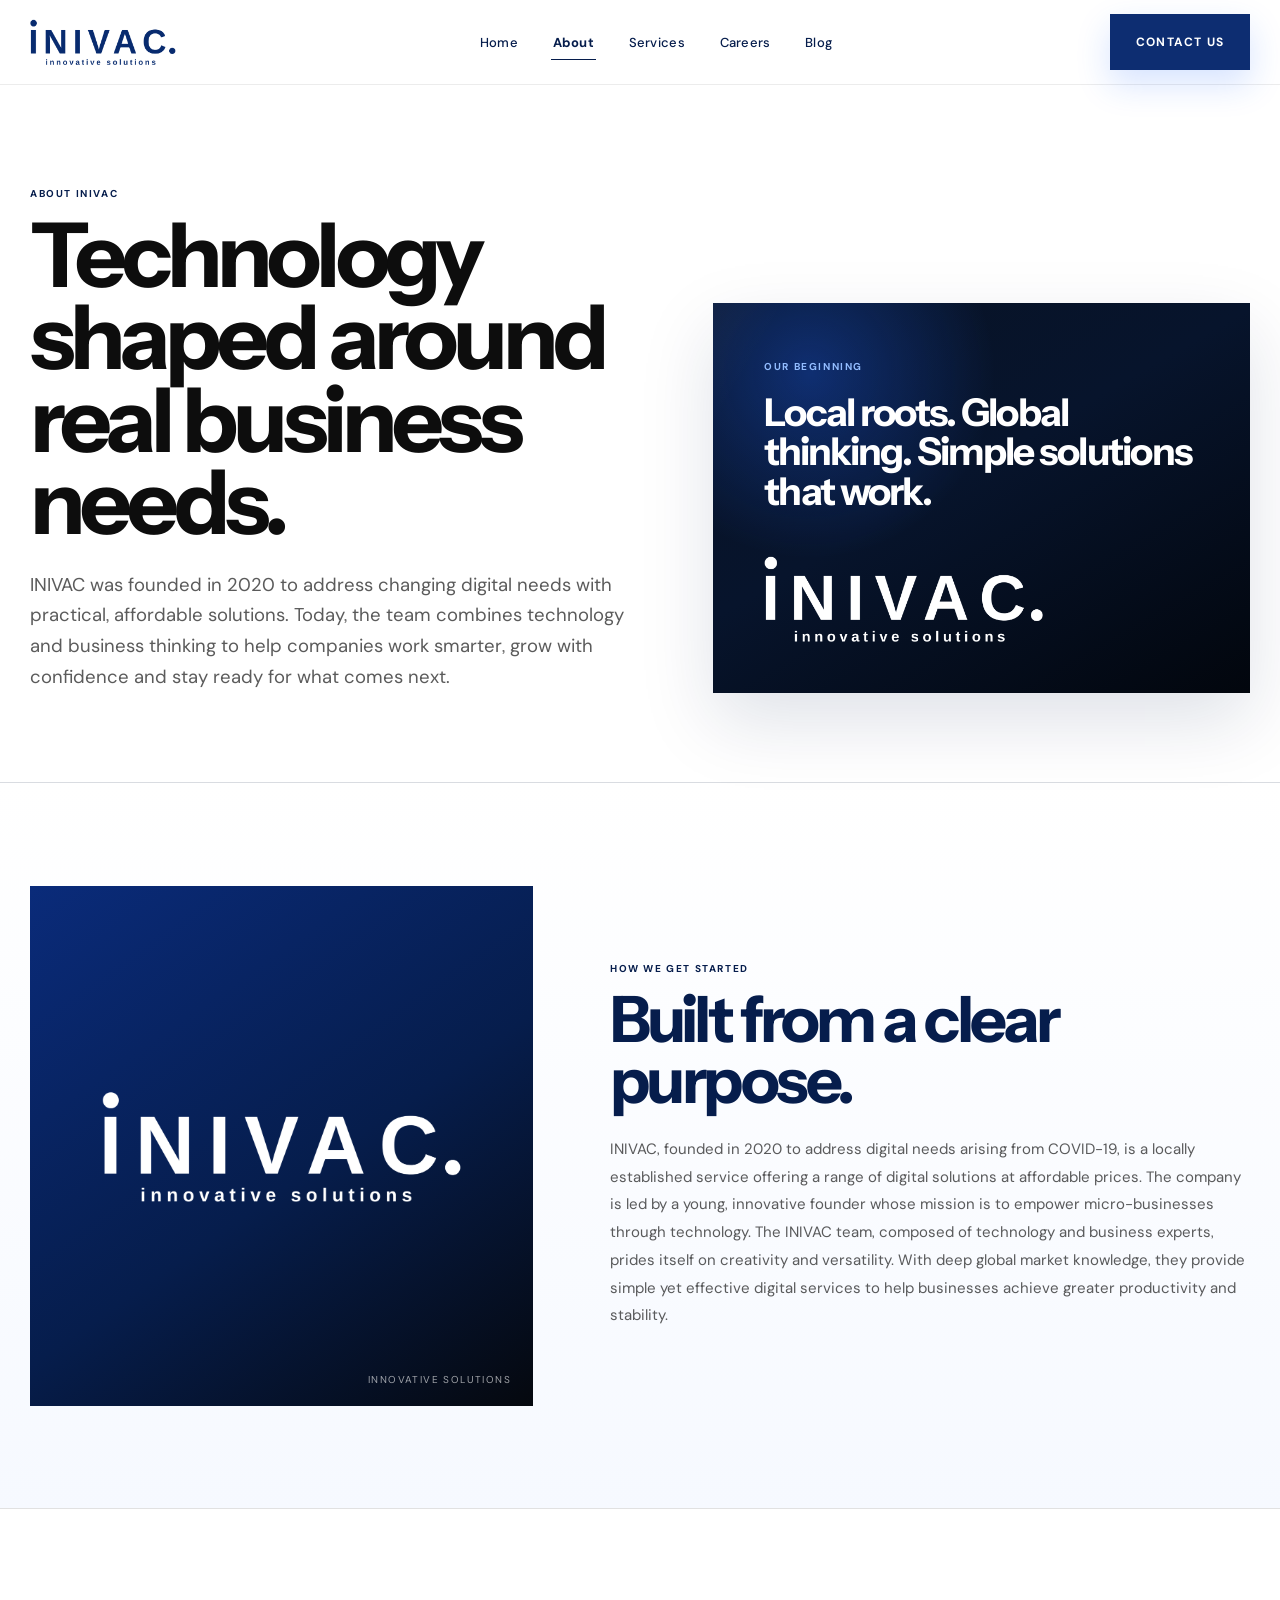
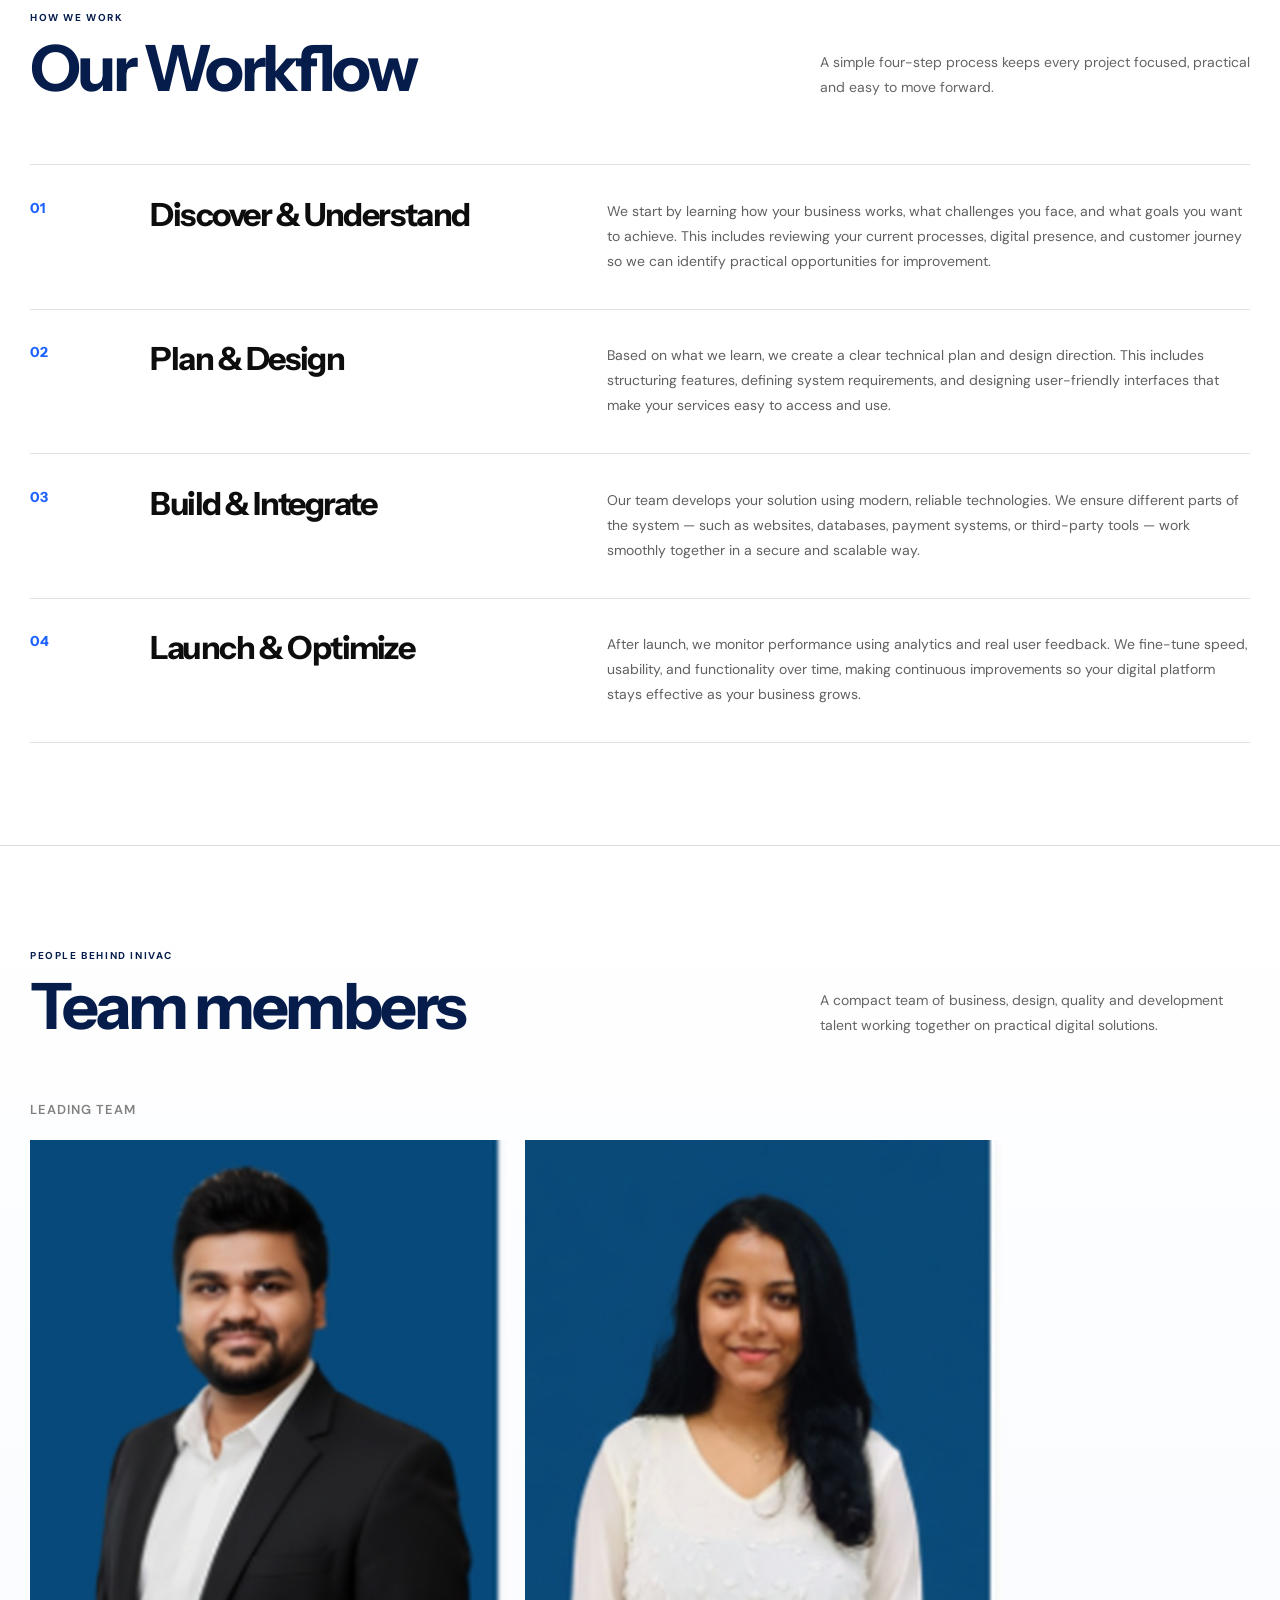
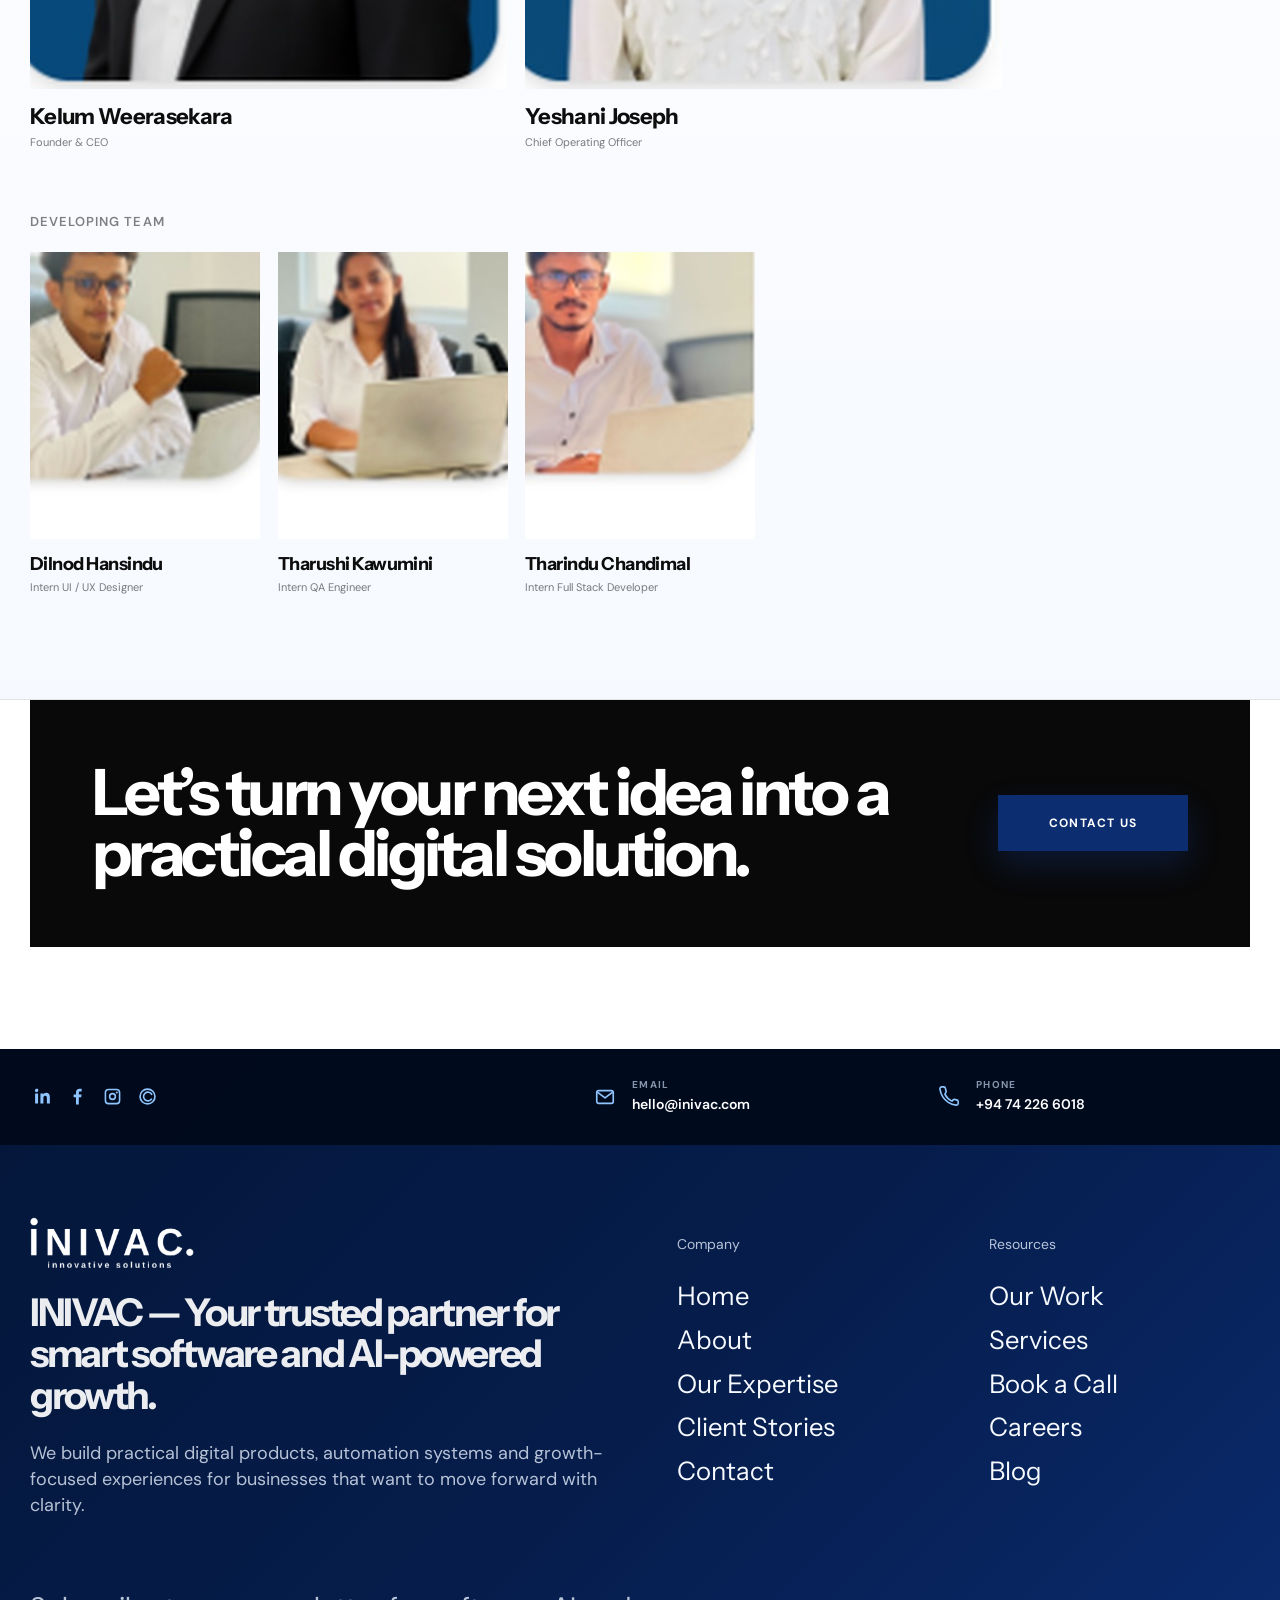
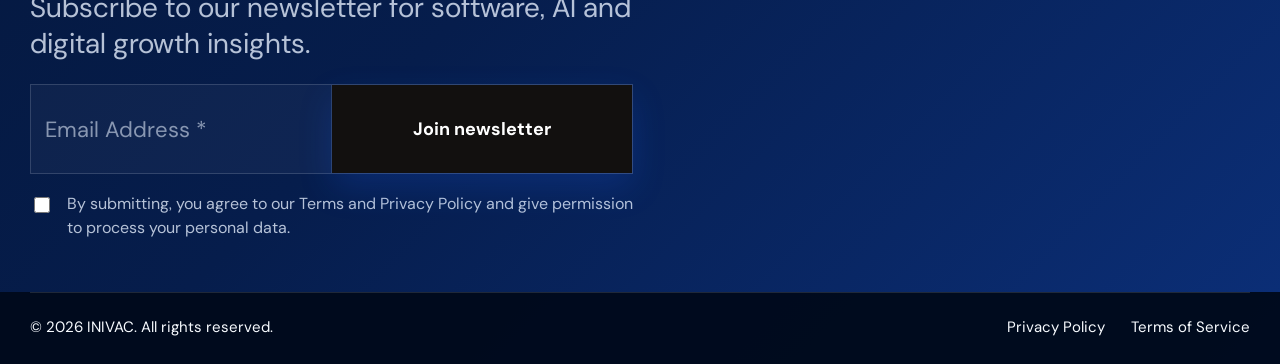
==== about.html @ 241e7e96 "Add files via upload" ====
<!doctype html><html lang="en"><head><meta charset="utf-8"><meta name="viewport" content="width=device-width, initial-scale=1"><meta name="theme-color" content="#061d4c"><meta name="description" content="Learn about INIVAC, its workflow and the team behind its software, AI and digital solutions."><title>About INIVAC — Innovative Digital Solutions</title><link rel="preconnect" href="https://fonts.googleapis.com"><link rel="preconnect" href="https://fonts.gstatic.com" crossorigin><link href="https://fonts.googleapis.com/css2?family=DM+Sans:wght@400;500;600;700&family=Instrument+Sans:wght@400;500;600;700&display=swap" rel="stylesheet"><link rel="stylesheet" href="assets/css/styles.css"><link rel="stylesheet" href="assets/css/inner-pages.css"></head><body class="inner-page"><div class="preloader" id="preloader" aria-hidden="true"><img src="assets/img/inivac-logo.png" alt=""><span>Innovative solutions</span></div>
<header class="site-header" id="siteHeader">
  <div class="container header-inner">
    <a class="brand" href="index.html" aria-label="INIVAC home"><img src="assets/img/inivac-logo-blue.png" alt="INIVAC innovative solutions"></a>
    <nav class="desktop-nav" aria-label="Primary navigation"><a href="index.html" class="">Home</a>
<a href="about.html" class="is-active">About</a>
<a href="services.html" class="">Services</a>
<a href="careers.html" class="">Careers</a>
<a href="#" class="">Blog</a></nav>
    <a class="header-cta " href="contact.html">Contact Us</a>
    <button class="menu-toggle" id="menuToggle" type="button" aria-label="Open menu" aria-expanded="false"><span></span><span></span></button>
  </div>
  <div class="mobile-menu" id="mobileMenu" aria-hidden="true"><a href="index.html">Home</a>
<a href="about.html">About</a>
<a href="services.html">Services</a>
<a href="careers.html">Careers</a>
<a href="#">Blog</a><a class="mobile-menu__cta" href="contact.html">Contact Us</a></div>
</header><main>
<section class="page-hero"><div class="container page-hero__grid">
  <div class="page-hero__copy reveal"><div class="section-label">About INIVAC</div><h1>Technology shaped around real business needs.</h1><p>INIVAC was founded in 2020 to address changing digital needs with practical, affordable solutions. Today, the team combines technology and business thinking to help companies work smarter, grow with confidence and stay ready for what comes next.</p></div>
  <div class="page-hero__panel reveal"><div class="page-hero__panel-inner"><div><span class="page-hero__eyebrow">Our beginning</span><h2>Local roots. Global thinking. Simple solutions that work.</h2></div><img class="page-logo" src="assets/img/inivac-logo-blue.png" alt="INIVAC"></div></div>
</div></section>
<section class="inner-section inner-section--soft"><div class="container about-origin">
  <div class="about-origin__visual reveal"><img src="assets/img/inivac-logo-blue.png" alt="INIVAC logo"><span>Innovative solutions</span></div>
  <div class="about-origin__copy reveal"><div class="section-label">How we get started</div><h2>Built from a clear purpose.</h2><p>INIVAC, founded in 2020 to address digital needs arising from COVID-19, is a locally established service offering a range of digital solutions at affordable prices. The company is led by a young, innovative founder whose mission is to empower micro-businesses through technology. The INIVAC team, composed of technology and business experts, prides itself on creativity and versatility. With deep global market knowledge, they provide simple yet effective digital services to help businesses achieve greater productivity and stability.</p></div>
</div></section>
<section class="inner-section"><div class="container"><div class="inner-section-heading reveal"><div><div class="section-label">How we work</div><h2>Our Workflow</h2></div><p>A simple four-step process keeps every project focused, practical and easy to move forward.</p></div>
  <div class="workflow-list">
    <article class="workflow-item reveal"><div class="workflow-item__no">01</div><h3>Discover &amp; Understand</h3><p>We start by learning how your business works, what challenges you face, and what goals you want to achieve. This includes reviewing your current processes, digital presence, and customer journey so we can identify practical opportunities for improvement.</p></article>
    <article class="workflow-item reveal"><div class="workflow-item__no">02</div><h3>Plan &amp; Design</h3><p>Based on what we learn, we create a clear technical plan and design direction. This includes structuring features, defining system requirements, and designing user-friendly interfaces that make your services easy to access and use.</p></article>
    <article class="workflow-item reveal"><div class="workflow-item__no">03</div><h3>Build &amp; Integrate</h3><p>Our team develops your solution using modern, reliable technologies. We ensure different parts of the system — such as websites, databases, payment systems, or third-party tools — work smoothly together in a secure and scalable way.</p></article>
    <article class="workflow-item reveal"><div class="workflow-item__no">04</div><h3>Launch &amp; Optimize</h3><p>After launch, we monitor performance using analytics and real user feedback. We fine-tune speed, usability, and functionality over time, making continuous improvements so your digital platform stays effective as your business grows.</p></article>
  </div>
</div></section>
<section class="inner-section inner-section--soft"><div class="container"><div class="inner-section-heading reveal"><div><div class="section-label">People behind INIVAC</div><h2>Team members</h2></div><p>A compact team of business, design, quality and development talent working together on practical digital solutions.</p></div>
  <div class="team-groups"><div><p class="team-group__title">Leading Team</p><div class="team-grid">
    <article class="team-card team-card--lead reveal"><div class="team-card__image"><img src="assets/img/team/kelum-weerasekara.jpg" alt="Kelum Weerasekara"></div><h3>Kelum Weerasekara</h3><p>Founder &amp; CEO</p></article>
    <article class="team-card team-card--lead reveal"><div class="team-card__image"><img src="assets/img/team/yeshani-joseph.jpg" alt="Yeshani Joseph"></div><h3>Yeshani Joseph</h3><p>Chief Operating Officer</p></article>
  </div></div><div><p class="team-group__title">Developing Team</p><div class="team-grid">
    <article class="team-card reveal"><div class="team-card__image"><img src="assets/img/team/dilnod-hansindu.jpg" alt="Dilnod Hansindu"></div><h3>Dilnod Hansindu</h3><p>Intern UI / UX Designer</p></article>
    <article class="team-card reveal"><div class="team-card__image"><img src="assets/img/team/tharushi-kawumini.jpg" alt="Tharushi Kawumini"></div><h3>Tharushi Kawumini</h3><p>Intern QA Engineer</p></article>
    <article class="team-card reveal"><div class="team-card__image"><img src="assets/img/team/tharindu-chandimal.jpg" alt="Tharindu Chandimal"></div><h3>Tharindu Chandimal</h3><p>Intern Full Stack Developer</p></article>
  </div></div></div>
</div></section>
<section class="page-cta"><div class="container"><div class="page-cta__inner reveal"><h2>Let’s turn your next idea into a practical digital solution.</h2><a class="header-cta" href="contact.html">Contact Us</a></div></div></section></main><footer class="site-footer">
  <div class="footer-utility-bar"><div class="container footer-utility-inner"><div class="footer-socials">
  <a class="footer-icon-link" href="#" aria-label="LinkedIn"><span class="footer-icon" aria-hidden="true"><svg viewBox="0 0 24 24" fill="currentColor"><path d="M6.94 8.5H3.56V20h3.38V8.5ZM5.25 3A2 2 0 1 0 5.3 7 2 2 0 0 0 5.25 3ZM20.44 12.68c0-3.33-1.78-4.88-4.16-4.88-1.92 0-2.78 1.05-3.26 1.79V8.5H9.64c.04.72 0 11.5 0 11.5h3.38v-6.42c0-.34.02-.68.12-.92.27-.68.9-1.38 1.96-1.38 1.38 0 1.93 1.04 1.93 2.57V20H20.4v-7.32h.04Z"/></svg></span><span>LinkedIn</span></a>
  <a class="footer-icon-link" href="#" aria-label="Facebook"><span class="footer-icon" aria-hidden="true"><svg viewBox="0 0 24 24" fill="currentColor"><path d="M13.5 21v-8.1h2.73l.41-3.16H13.5V7.72c0-.92.25-1.54 1.57-1.54h1.68V3.35c-.29-.04-1.28-.12-2.43-.12-2.4 0-4.05 1.47-4.05 4.16v2.34H7.56v3.16h2.71V21h3.23Z"/></svg></span><span>Facebook</span></a>
  <a class="footer-icon-link" href="#" aria-label="Instagram"><span class="footer-icon" aria-hidden="true"><svg viewBox="0 0 24 24" fill="currentColor"><path d="M7.5 3h9A4.5 4.5 0 0 1 21 7.5v9a4.5 4.5 0 0 1-4.5 4.5h-9A4.5 4.5 0 0 1 3 16.5v-9A4.5 4.5 0 0 1 7.5 3Zm0 1.8A2.7 2.7 0 0 0 4.8 7.5v9a2.7 2.7 0 0 0 2.7 2.7h9a2.7 2.7 0 0 0 2.7-2.7v-9a2.7 2.7 0 0 0-2.7-2.7h-9Zm9.45 1.35a1.2 1.2 0 1 1 0 2.4 1.2 1.2 0 0 1 0-2.4ZM12 7.8A4.2 4.2 0 1 1 7.8 12 4.2 4.2 0 0 1 12 7.8Zm0 1.8A2.4 2.4 0 1 0 14.4 12 2.4 2.4 0 0 0 12 9.6Z"/></svg></span><span>Instagram</span></a>
  <a class="footer-icon-link" href="#" aria-label="Clutch"><span class="footer-icon" aria-hidden="true"><svg viewBox="0 0 24 24" fill="none" stroke="currentColor" stroke-width="1.9" stroke-linecap="round" stroke-linejoin="round"><circle cx="12" cy="12" r="8.5"></circle><path d="M16.8 9.6A5 5 0 1 0 16.5 15"></path></svg></span><span>Clutch</span></a>
</div>
    <div class="footer-contact-panel" aria-label="INIVAC contact details">
      <a class="footer-contact-card" href="mailto:hello@inivac.com"><span class="footer-contact-card__icon" aria-hidden="true"><svg viewBox="0 0 24 24" fill="none" stroke="currentColor" stroke-width="1.8" stroke-linecap="round" stroke-linejoin="round"><rect x="3" y="5" width="18" height="14" rx="2"></rect><path d="m4 7 8 6 8-6"></path></svg></span><span class="footer-contact-card__content"><small>Email</small><strong>hello@inivac.com</strong></span></a>
      <a class="footer-contact-card" href="tel:+94742266018"><span class="footer-contact-card__icon" aria-hidden="true"><svg viewBox="0 0 24 24" fill="none" stroke="currentColor" stroke-width="1.8" stroke-linecap="round" stroke-linejoin="round"><path d="M22 16.92v2a2 2 0 0 1-2.18 2 19.8 19.8 0 0 1-8.63-3.07 19.5 19.5 0 0 1-6-6A19.8 19.8 0 0 1 2.12 3.2 2 2 0 0 1 4.11 1h2a2 2 0 0 1 2 1.72c.12.9.35 1.78.68 2.62a2 2 0 0 1-.45 2.11L7.5 8.8a16 16 0 0 0 7.7 7.7l1.35-1.35a2 2 0 0 1 2.11-.45c.84.33 1.72.56 2.62.68A2 2 0 0 1 22 16.92Z"></path></svg></span><span class="footer-contact-card__content"><small>Phone</small><strong>+94 74 226 6018</strong></span></a>
    </div>
  </div></div>
  <div class="site-footer__main"><div class="container footer-top footer-top--large">
    <div class="footer-statement"><img src="assets/img/inivac-logo-blue.png" alt="INIVAC"><h2>INIVAC — Your trusted partner for smart software and AI-powered growth.</h2><p>We build practical digital products, automation systems and growth-focused experiences for businesses that want to move forward with clarity.</p>
      <div class="footer-newsletter"><p>Subscribe to our newsletter for software, AI and digital growth insights.</p><form class="newsletter-form footer-newsletter-form"><input type="email" placeholder="Email Address *"><button type="button">Join newsletter</button></form><label class="footer-consent"><input type="checkbox"><span>By submitting, you agree to our Terms and Privacy Policy and give permission to process your personal data.</span></label></div>
    </div>
    <div class="footer-links footer-links--large"><div><span>Company</span><a href="index.html">Home</a><a href="about.html">About</a><a href="services.html">Our Expertise</a><a href="index.html#testimonials">Client Stories</a><a href="contact.html">Contact</a></div><div><span>Resources</span><a href="index.html#cases">Our Work</a><a href="services.html">Services</a><a href="contact.html">Book a Call</a><a href="careers.html">Careers</a><a href="#">Blog</a></div></div>
  </div></div>
  <div class="footer-bottom-bar"><div class="container footer-bottom footer-bottom--large"><span>© 2026 INIVAC. All rights reserved.</span><div><a href="#">Privacy Policy</a><a href="#">Terms of Service</a></div></div></div>
</footer><script src="assets/js/app.js"></script></body></html>
---- assets/css/styles.css ----
:root {
  --bg: #f5f1e8;
  --surface: #fbf8f1;
  --surface-2: #efeadf;
  --surface-dark: #12100f;
  --ink: #171514;
  --muted: #6d685f;
  --line: #d7d1c8;
  --blue: #061d4c;
  --blue-2: #0d2d71;
  --blue-3: #2d74ff;
  --blue-soft: #e8f1ff;
  --shadow: 0 20px 60px rgba(6, 29, 76, 0.08);
  --container: 1370px;
  --gutter: clamp(16px, 2.8vw, 30px);
  --section-space: clamp(78px, 8vw, 124px);
  --radius: 18px;
}

* { box-sizing: border-box; }
html { scroll-behavior: smooth; }
body {
  margin: 0;
  background: var(--bg);
  color: var(--ink);
  font-family: "DM Sans", sans-serif;
  -webkit-font-smoothing: antialiased;
  text-rendering: optimizeLegibility;
}
body.is-loading { overflow: hidden; }
a { color: inherit; text-decoration: none; }
img { display: block; max-width: 100%; }
button, input, textarea { font: inherit; }

.container {
  width: min(var(--container), calc(100% - (var(--gutter) * 2)));
  margin-inline: auto;
}

::selection {
  background: var(--blue-3);
  color: white;
}

.preloader {
  position: fixed;
  inset: 0;
  z-index: 1000;
  display: grid;
  place-content: center;
  justify-items: center;
  gap: 14px;
  background: var(--blue);
  color: white;
  transition: opacity .55s ease, visibility .55s ease;
}
.preloader.is-hidden { opacity: 0; visibility: hidden; }
.preloader img { width: min(250px, 62vw); }
.preloader span {
  font-size: 11px;
  letter-spacing: .18em;
  text-transform: uppercase;
  opacity: .7;
}

.site-header {
  position: sticky;
  top: 0;
  z-index: 90;
  background: rgba(245, 241, 232, .94);
  backdrop-filter: blur(14px);
  border-bottom: 1px solid rgba(23, 21, 20, 0.05);
  transition: background .28s ease, box-shadow .28s ease;
}
.site-header.is-scrolled {
  background: rgba(245, 241, 232, .98);
  box-shadow: 0 10px 30px rgba(0, 0, 0, 0.04);
}
.header-inner {
  display: grid;
  grid-template-columns: 150px 1fr auto;
  align-items: center;
  min-height: 72px;
  gap: 20px;
}
.brand { display: inline-flex; align-items: center; }
.brand img { width: 128px; }
.desktop-nav {
  display: flex;
  justify-content: center;
  gap: clamp(14px, 2vw, 30px);
}
.desktop-nav a {
  position: relative;
  padding: 8px 2px;
  color: #39342e;
  font-size: 12px;
  font-weight: 500;
  letter-spacing: .02em;
}
.desktop-nav a::after {
  content: "";
  position: absolute;
  left: 0;
  bottom: 1px;
  width: 100%;
  height: 1px;
  background: var(--blue);
  transform: scaleX(0);
  transform-origin: left;
  transition: transform .25s ease;
}
.desktop-nav a:hover::after { transform: scaleX(1); }

.header-cta,
.hero-link,
.section-band,
.newsletter-form button,
.contact-form button,
.mobile-menu__cta {
  display: inline-flex;
  align-items: center;
  justify-content: center;
  gap: 12px;
  border: 0;
  cursor: pointer;
  transition: transform .25s ease, box-shadow .25s ease, filter .25s ease;
}
.header-cta:hover,
.hero-link:hover,
.section-band:hover,
.newsletter-form button:hover,
.contact-form button:hover,
.mobile-menu__cta:hover {
  transform: translateY(-2px);
  filter: saturate(1.06);
}

.header-cta {
  min-height: 46px;
  padding: 0 18px;
  border-radius: 0;
  background: linear-gradient(135deg, var(--blue-3), #56a0ff);
  color: white;
  font-size: 11px;
  font-weight: 700;
  letter-spacing: .1em;
  text-transform: uppercase;
  box-shadow: 0 14px 34px rgba(45, 116, 255, 0.18);
}

.menu-toggle {
  display: none;
  width: 46px;
  height: 46px;
  margin-left: auto;
  border: 1px solid var(--line);
  background: transparent;
  align-items: center;
  justify-content: center;
  flex-direction: column;
  gap: 5px;
}
.menu-toggle span {
  width: 18px;
  height: 2px;
  background: var(--blue);
}
.mobile-menu {
  display: none;
  padding: 0 0 16px;
  background: var(--bg);
  border-top: 1px solid rgba(23, 21, 20, 0.06);
}
.mobile-menu a {
  display: block;
  width: min(var(--container), calc(100% - (var(--gutter) * 2)));
  margin-inline: auto;
  padding: 14px 0;
  border-bottom: 1px solid var(--line);
  font-size: 14px;
}
.mobile-menu__cta {
  margin-top: 14px !important;
  padding: 14px 18px !important;
  border-bottom: 0 !important;
  background: linear-gradient(135deg, var(--blue-3), #56a0ff);
  color: white;
  justify-content: space-between;
}
body.menu-open .mobile-menu { display: block; }

.hero {
  padding: 18px 0 0;
}
.hero-shell {
  display: grid;
  grid-template-columns: minmax(0, 1fr) minmax(0, 1fr);
  border: 1px solid var(--line);
  background: var(--surface);
}
.hero-media {
  position: relative;
  min-height: 560px;
  overflow: hidden;
}
.hero-media::after {
  content: "";
  position: absolute;
  inset: 0;
  background: linear-gradient(180deg, transparent 60%, rgba(18, 16, 15, .14));
  pointer-events: none;
}
.hero-media img {
  width: 100%;
  height: 100%;
  object-fit: cover;
}
.hero-media__label {
  position: absolute;
  z-index: 2;
  left: 18px;
  bottom: 18px;
  padding: 10px 12px;
  border: 1px solid rgba(255,255,255,.5);
  background: rgba(255,255,255,.78);
  color: var(--blue);
  font-size: 10px;
  font-weight: 700;
  letter-spacing: .08em;
  text-transform: uppercase;
  backdrop-filter: blur(8px);
}
.hero-copy {
  display: flex;
  flex-direction: column;
  justify-content: center;
  padding: clamp(36px, 5vw, 56px);
}
.hero-kicker,
.section-label {
  margin-bottom: 18px;
  color: var(--blue);
  font-size: 10px;
  font-weight: 700;
  letter-spacing: .16em;
  text-transform: uppercase;
}
.hero h1,
.section-heading h2,
.testimonial-heading h2,
.contact-heading h2,
.footer-statement h2,
.about-intro,
.quote-card blockquote,
.case-content h3,
.expertise-copy h3 {
  margin: 0;
  font-family: "Instrument Sans", sans-serif;
  letter-spacing: -.06em;
}
.hero h1 {
  font-size: clamp(42px, 5vw, 66px);
  line-height: .95;
  max-width: 540px;
}
.hero-copy > p {
  max-width: 520px;
  margin: 18px 0 0;
  color: var(--muted);
  font-size: 14px;
  line-height: 1.75;
}
.hero-review {
  display: grid;
  grid-template-columns: 140px 1fr;
  gap: 18px;
  align-items: center;
  max-width: 520px;
  margin-top: 22px;
}
.hero-review > div {
  display: grid;
  gap: 6px;
}
.hero-review strong {
  color: var(--blue);
  font-family: "Instrument Sans", sans-serif;
  font-size: 28px;
  line-height: 1;
  letter-spacing: -.05em;
}
.hero-review span,
.hero-review p {
  color: var(--muted);
  font-size: 12px;
  line-height: 1.6;
  margin: 0;
}
.hero-link {
  justify-content: space-between;
  width: min(100%, 520px);
  min-height: 60px;
  margin-top: 18px;
  padding: 0 16px 0 20px;
  background: var(--surface-dark);
  color: white;
  font-size: 13px;
  font-weight: 600;
}
.hero-link b,
.section-band b,
.contact-form button b {
  display: inline-grid;
  place-items: center;
  width: 34px;
  height: 34px;
  background: rgba(255,255,255,.12);
  font-size: 16px;
}

.trusted-strip {
  border-top: 1px solid var(--line);
  border-bottom: 1px solid var(--line);
  background: var(--surface);
}
.trusted-strip__inner {
  display: grid;
  grid-template-columns: 220px 1fr;
  align-items: center;
  min-height: 90px;
}
.trusted-strip p {
  margin: 0;
  color: var(--muted);
  font-size: 12px;
}
.trusted-logos {
  display: flex;
  flex-wrap: wrap;
  justify-content: space-between;
  gap: 18px;
}
.trusted-logos span {
  color: #2d2a25;
  font-size: 13px;
  font-weight: 700;
}

.section { padding: var(--section-space) 0; }
.about-top {
  display: grid;
  grid-template-columns: 210px 1fr;
  gap: 26px;
}
.about-intro {
  max-width: 900px;
  font-size: clamp(28px, 3vw, 48px);
  line-height: 1.05;
}
.about-intro strong { color: var(--blue); font-weight: 700; }
.about-copy > p:last-child {
  max-width: 690px;
  margin: 18px 0 0;
  color: var(--muted);
  font-size: 14px;
  line-height: 1.8;
}
.about-bottom {
  display: grid;
  grid-template-columns: .92fr 1.08fr;
  align-items: stretch;
  margin-top: 44px;
  border: 1px solid var(--line);
  background: var(--surface);
}
.metric-grid {
  display: grid;
  grid-template-columns: 1fr 1fr;
  background: var(--line);
  gap: 1px;
}
.metric-grid article {
  min-height: 195px;
  padding: 28px;
  background: var(--surface);
}
.metric-grid strong {
  display: block;
  color: var(--ink);
  font-family: "Instrument Sans", sans-serif;
  font-size: 42px;
  line-height: 1;
  letter-spacing: -.06em;
}
.metric-grid span {
  display: block;
  max-width: 180px;
  margin-top: 52px;
  color: var(--muted);
  font-size: 12px;
  line-height: 1.55;
}
.about-image { min-height: 392px; }
.about-image img {
  width: 100%;
  height: 100%;
  object-fit: cover;
}

.section-heading,
.testimonial-heading,
.contact-heading {
  display: grid;
  grid-template-columns: minmax(0, 1fr) 380px;
  gap: 28px;
  align-items: end;
  margin-bottom: 36px;
}
.section-heading h2,
.testimonial-heading h2,
.contact-heading h2,
.footer-statement h2 {
  font-size: clamp(34px, 4vw, 56px);
  line-height: .98;
}
.section-heading p,
.testimonial-heading p,
.contact-heading p,
.footer-statement p {
  margin: 0;
  color: var(--muted);
  font-size: 14px;
  line-height: 1.75;
}

.case-list { border-top: 1px solid var(--line); }
.case-row {
  display: grid;
  grid-template-columns: 44% 56%;
  border-bottom: 1px solid var(--line);
}
.case-image {
  position: relative;
  min-height: 258px;
  overflow: hidden;
  border-right: 1px solid var(--line);
}
.case-image img {
  width: 100%;
  height: 100%;
  object-fit: cover;
  transition: transform .45s ease;
}
.case-row:hover .case-image img { transform: scale(1.04); }
.case-image > span {
  position: absolute;
  top: 16px;
  left: 16px;
  display: grid;
  place-items: center;
  width: 34px;
  height: 34px;
  background: rgba(255,255,255,.86);
  color: var(--blue);
  font-size: 11px;
  font-weight: 700;
}
.case-content {
  display: flex;
  flex-direction: column;
  justify-content: center;
  padding: 28px 30px;
}
.case-content h3,
.expertise-copy h3 {
  font-size: clamp(26px, 2.4vw, 40px);
  line-height: 1;
}
.case-content p,
.expertise-copy p {
  margin: 16px 0 0;
  color: var(--muted);
  font-size: 14px;
  line-height: 1.75;
}
.case-stats {
  display: grid;
  grid-template-columns: 1fr 1fr;
  gap: 16px;
  margin-top: 22px;
  padding-top: 18px;
  border-top: 1px solid var(--line);
}
.case-stats span {
  color: var(--muted);
  font-size: 12px;
}
.case-stats b {
  display: block;
  margin-bottom: 5px;
  color: var(--ink);
  font-size: 17px;
}
.section-band {
  justify-content: space-between;
  width: 100%;
  min-height: 68px;
  margin-top: 24px;
  padding: 0 14px 0 20px;
  background: var(--surface-dark);
  color: white;
  font-size: 13px;
  font-weight: 600;
}
.section-band--blue {
  background: linear-gradient(135deg, var(--blue-2), var(--blue-3));
}

.expertise {
  background: var(--surface-2);
  border-top: 1px solid var(--line);
  border-bottom: 1px solid var(--line);
}
.expertise-list { border-top: 1px solid var(--line); }
.expertise-row {
  display: grid;
  grid-template-columns: 64px 1fr 320px;
  gap: 26px;
  align-items: center;
  padding: 24px 0;
  border-bottom: 1px solid var(--line);
}
.expertise-number {
  color: var(--blue);
  font-size: 11px;
  font-weight: 700;
  letter-spacing: .08em;
}
.tags {
  display: flex;
  flex-wrap: wrap;
  gap: 8px;
  margin-top: 18px;
}
.tags span {
  padding: 7px 10px;
  border: 1px solid rgba(23,21,20,.12);
  background: rgba(255,255,255,.55);
  color: #37322d;
  font-size: 10px;
  font-weight: 700;
  letter-spacing: .05em;
  text-transform: uppercase;
}
.expertise-image {
  height: 188px;
  overflow: hidden;
}
.expertise-image img {
  width: 100%;
  height: 100%;
  object-fit: cover;
}

.testimonial-heading {
  grid-template-columns: 1.15fr .85fr;
}
.testimonial-grid {
  display: grid;
  grid-template-columns: 1.15fr .85fr;
  gap: 1px;
  border: 1px solid var(--line);
  background: var(--line);
}
.quote-card {
  display: flex;
  flex-direction: column;
  justify-content: space-between;
  min-height: 470px;
  padding: 38px;
  background: var(--surface-dark);
  color: white;
}
.quote-card blockquote {
  font-size: clamp(28px, 3vw, 42px);
  line-height: 1.06;
}
.quote-author {
  display: grid;
  gap: 5px;
  margin-top: 38px;
}
.quote-author span {
  color: rgba(255,255,255,.66);
  font-size: 12px;
}
.testimonial-media {
  display: grid;
  grid-template-rows: auto 1fr auto;
  background: var(--surface);
}
.testimonial-media__top {
  padding: 24px;
}
.testimonial-media__top span {
  color: var(--blue);
  font-family: "Instrument Sans", sans-serif;
  font-size: 48px;
  line-height: 1;
  letter-spacing: -.06em;
}
.testimonial-media__top p {
  margin: 5px 0 0;
  color: var(--muted);
  font-size: 12px;
}
.testimonial-media img {
  width: 100%;
  height: 100%;
  min-height: 260px;
  object-fit: cover;
}
.testimonial-media__bottom {
  display: flex;
  justify-content: space-between;
  gap: 14px;
  padding: 15px 18px;
  color: var(--muted);
  font-size: 11px;
}

.newsletter {
  background: var(--surface-dark);
  color: white;
}
.newsletter-inner {
  display: grid;
  grid-template-columns: 1fr 1fr;
  gap: 28px;
  align-items: center;
  min-height: 104px;
}
.newsletter-inner > div {
  display: flex;
  gap: 20px;
  align-items: center;
}
.newsletter-inner span {
  color: #92b8ff;
  font-size: 11px;
  text-transform: uppercase;
  letter-spacing: .12em;
}
.newsletter-inner p {
  margin: 0;
  color: rgba(255,255,255,.72);
  font-size: 13px;
}
.newsletter-form {
  display: grid;
  grid-template-columns: 1fr 150px;
}
.newsletter-form input {
  min-height: 50px;
  padding: 0 14px;
  border: 1px solid rgba(255,255,255,.16);
  border-right: 0;
  background: transparent;
  color: white;
  outline: none;
}
.newsletter-form button {
  min-height: 50px;
  background: linear-gradient(135deg, var(--blue-3), #56a0ff);
  color: white;
  font-weight: 700;
}

.contact-heading { margin-bottom: 24px; }
.contact-form {
  border-top: 1px solid var(--line);
}
.form-row {
  display: grid;
  grid-template-columns: 1fr 1fr;
}
.contact-form label {
  display: grid;
  grid-template-columns: 150px 1fr;
  align-items: center;
  min-height: 72px;
  padding: 0 16px;
  border-right: 1px solid var(--line);
  border-bottom: 1px solid var(--line);
}
.form-row label:last-child { border-right: 0; }
.contact-form > label {
  align-items: start;
  padding-top: 18px;
}
.contact-form label > span {
  color: var(--muted);
  font-size: 12px;
}
.contact-form input,
.contact-form textarea {
  width: 100%;
  border: 0;
  background: transparent;
  outline: none;
  color: var(--ink);
}
.contact-form textarea {
  min-height: 140px;
  padding-top: 2px;
  resize: vertical;
}
.contact-form button {
  justify-content: space-between;
  width: 100%;
  min-height: 64px;
  margin-top: 0;
  padding: 0 16px 0 20px;
  background: linear-gradient(135deg, var(--blue-3), #56a0ff);
  color: white;
  font-weight: 700;
}

.site-footer {
  padding: 0;
  background: linear-gradient(135deg, #4be7b0, #63e6ff 95%);
  color: #081321;
}
.footer-top {
  display: grid;
  grid-template-columns: 1.1fr .9fr;
  gap: 50px;
  padding: 42px 0 30px;
}
.footer-statement img {
  width: 164px;
  filter: brightness(0) saturate(100%);
}
.footer-statement h2 {
  max-width: 600px;
  margin-top: 24px;
  font-size: clamp(34px, 4vw, 54px);
}
.footer-statement p {
  max-width: 520px;
  margin-top: 16px;
  color: rgba(8,19,33,.78);
}
.footer-links {
  display: grid;
  grid-template-columns: repeat(3, 1fr);
  gap: 24px;
}
.footer-links > div {
  display: grid;
  align-content: start;
  gap: 10px;
}
.footer-links span {
  margin-bottom: 8px;
  color: rgba(8,19,33,.54);
  font-size: 10px;
  letter-spacing: .14em;
  text-transform: uppercase;
}
.footer-links a,
.footer-links p {
  margin: 0;
  color: rgba(8,19,33,.88);
  font-size: 12px;
  line-height: 1.65;
}
.footer-bottom {
  display: flex;
  justify-content: space-between;
  gap: 20px;
  padding: 16px 0 20px;
  border-top: 1px solid rgba(8,19,33,.12);
  color: rgba(8,19,33,.62);
  font-size: 11px;
}
.footer-bottom div {
  display: flex;
  gap: 18px;
}

.reveal {
  opacity: 0;
  transform: translateY(22px);
  transition: opacity .78s ease, transform .78s ease;
}
.reveal.is-visible {
  opacity: 1;
  transform: translateY(0);
}

@media (max-width: 1080px) {
  .header-inner { grid-template-columns: 1fr auto; }
  .desktop-nav, .header-cta { display: none; }
  .menu-toggle { display: inline-flex; }

  .hero-shell,
  .about-bottom,
  .section-heading,
  .testimonial-heading,
  .contact-heading,
  .footer-top,
  .testimonial-grid,
  .case-row {
    grid-template-columns: 1fr;
  }

  .hero-copy { order: -1; }
  .hero-media { min-height: 440px; }
  .trusted-strip__inner { grid-template-columns: 1fr; gap: 16px; padding: 20px 0; }
  .trusted-logos { justify-content: flex-start; }
  .about-top { grid-template-columns: 1fr; }
  .case-image { border-right: 0; border-bottom: 1px solid var(--line); }
  .expertise-row { grid-template-columns: 52px 1fr; }
  .expertise-image { grid-column: 2; width: min(100%, 540px); }
  .newsletter-inner { grid-template-columns: 1fr; padding: 22px 0; }
  .footer-links { margin-top: 4px; }
}

@media (max-width: 700px) {
  :root {
    --gutter: 14px;
    --section-space: 68px;
  }

  .site-header { backdrop-filter: blur(10px); }
  .header-inner { min-height: 64px; }
  .brand img { width: 112px; }
  .menu-toggle {
    width: 42px;
    height: 42px;
  }

  .hero { padding-top: 8px; }
  .hero-media { min-height: 300px; }
  .hero-copy { padding: 28px 20px 30px; }
  .hero h1,
  .section-heading h2,
  .testimonial-heading h2,
  .contact-heading h2,
  .footer-statement h2,
  .about-intro {
    font-size: clamp(34px, 9.5vw, 44px);
  }
  .hero-copy > p { font-size: 14px; }
  .hero-review { grid-template-columns: 1fr; gap: 10px; }

  .metric-grid { grid-template-columns: 1fr; }
  .metric-grid article { min-height: 150px; }
  .metric-grid span { margin-top: 28px; }
  .about-image { min-height: 280px; }

  .case-image { min-height: 220px; }
  .case-content { padding: 22px 18px 24px; }
  .case-stats { grid-template-columns: 1fr; }

  .expertise-row { grid-template-columns: 1fr; gap: 14px; padding: 24px 0; }
  .expertise-image { grid-column: auto; width: 100%; height: 210px; }

  .quote-card { min-height: 390px; padding: 28px 22px; }
  .quote-card blockquote { font-size: 26px; }
  .testimonial-media img { min-height: 240px; }

  .newsletter-inner > div {
    flex-direction: column;
    align-items: flex-start;
    gap: 8px;
  }
  .newsletter-form { grid-template-columns: 1fr; gap: 8px; }
  .newsletter-form input { border-right: 1px solid rgba(255,255,255,.16); }

  .form-row { grid-template-columns: 1fr; }
  .contact-form label {
    grid-template-columns: 1fr;
    gap: 8px;
    min-height: 82px;
    padding: 14px 12px;
    border-right: 0;
  }
  .contact-form > label { padding-top: 14px; }

  .footer-links { grid-template-columns: 1fr 1fr; }
  .footer-links > div:last-child { grid-column: 1 / -1; }
  .footer-bottom { flex-direction: column; }
}

@media (prefers-reduced-motion: reduce) {
  .reveal,
  .site-header,
  .case-image img,
  .header-cta,
  .hero-link,
  .section-band,
  .newsletter-form button,
  .contact-form button,
  .mobile-menu__cta {
    transition-duration: .01ms !important;
  }
}


/* ===========================================================
   V11 — Palette cleanup (white / black / dark neon blue only)
   + broader scroll reveal coverage
   =========================================================== */
:root {
  --bg: #ffffff;
  --surface: #ffffff;
  --surface-2: #f7f9ff;
  --surface-dark: #090909;
  --ink: #0d0d0d;
  --muted: rgba(13, 13, 13, .66);
  --line: rgba(13, 13, 13, .12);
  --blue: #061d4c;
  --blue-2: #0a2b7a;
  --blue-3: #1e63ff;
  --blue-soft: #eef4ff;
  --shadow: 0 20px 60px rgba(6, 29, 76, 0.08);
}

body,
.hero,
.trusted-strip,
.about,
.cases,
.testimonials,
.contact,
.hero-shell,
.about-bottom,
.testimonial-media,
.case-content,
.metric-grid article {
  background-color: var(--surface);
}

.expertise {
  background: linear-gradient(180deg, #ffffff 0%, #f7f9ff 100%);
}

.site-header {
  background: rgba(255,255,255,.94);
  border-bottom-color: rgba(13,13,13,.08);
}
.site-header.is-scrolled {
  background: rgba(255,255,255,.98);
}
.desktop-nav a,
.metric-grid strong,
.case-stats b,
.testimonial-media__top span,
.hero-review strong,
.tags span,
.hero-media__label {
  color: var(--blue);
}
.header-cta,
.mobile-menu__cta,
.section-band--blue,
.newsletter-form button,
.contact-form button {
  background: linear-gradient(135deg, var(--blue) 0%, var(--blue-2) 42%, var(--blue-3) 100%);
  box-shadow: 0 14px 34px rgba(30, 99, 255, 0.18);
}
.hero-link,
.section-band,
.quote-card,
.newsletter {
  background: var(--surface-dark);
}
.hero-link b,
.section-band b,
.contact-form button b {
  background: rgba(255,255,255,.14);
}
.hero-media__label {
  background: rgba(255,255,255,.9);
}
.newsletter-inner span {
  color: #8fb3ff;
}
.site-footer {
  background: radial-gradient(circle at 18% 12%, rgba(30,99,255,.22), transparent 34%), linear-gradient(180deg, #0a0a0c 0%, #06111f 56%, #061d4c 100%);
  color: #ffffff;
}
.footer-statement img {
  filter: brightness(0) invert(1);
}
.footer-statement h2,
.footer-links a,
.footer-links p {
  color: rgba(255,255,255,.92);
}
.footer-statement p,
.footer-bottom {
  color: rgba(255,255,255,.68);
}
.footer-links span {
  color: rgba(143,179,255,.82);
}
.footer-bottom {
  border-top-color: rgba(255,255,255,.12);
}
.reveal {
  will-change: opacity, transform;
}


/* ===========================================================
   V12 — premium typography + interactive hover polish
   =========================================================== */
body {
  font-feature-settings: "liga" 1, "kern" 1, "ss01" 1;
}

.hero h1,
.section-heading h2,
.testimonial-heading h2,
.contact-heading h2,
.footer-statement h2,
.about-intro,
.quote-card blockquote,
.case-content h3,
.expertise-copy h3 {
  font-weight: 700;
}

.hero-copy > p,
.about-copy > p:last-child,
.case-content p,
.expertise-copy p,
.section-heading p,
.testimonial-heading p,
.contact-heading p,
.footer-statement p,
.hero-review p,
.hero-review span,
.metric-grid span,
.testimonial-media__top p,
.testimonial-media__bottom,
.footer-links a,
.footer-links p {
  color: rgba(13, 13, 13, .72);
}

.site-footer .footer-statement p,
.site-footer .footer-links a,
.site-footer .footer-links p,
.site-footer .footer-bottom {
  color: rgba(255,255,255,.76);
}

.about-intro {
  --intro-progress: 0%;
  position: relative;
  background-image: linear-gradient(90deg,
    var(--blue) 0%,
    var(--blue-3) var(--intro-progress),
    rgba(13, 13, 13, .22) var(--intro-progress),
    rgba(13, 13, 13, .22) 100%);
  -webkit-background-clip: text;
  background-clip: text;
  -webkit-text-fill-color: transparent;
  color: transparent;
  transition: filter .3s ease;
}
.about-intro.is-active {
  filter: drop-shadow(0 8px 22px rgba(30, 99, 255, .10));
}
.about-intro strong {
  color: inherit;
}

.header-cta,
.hero-link,
.section-band,
.newsletter-form button,
.contact-form button,
.mobile-menu__cta {
  position: relative;
  overflow: hidden;
}

.header-cta::before,
.hero-link::before,
.section-band::before,
.newsletter-form button::before,
.contact-form button::before,
.mobile-menu__cta::before {
  content: "";
  position: absolute;
  top: -140%;
  left: -28%;
  width: 28%;
  height: 360%;
  background: linear-gradient(90deg, transparent, rgba(255,255,255,.34), transparent);
  transform: rotate(18deg) translateX(-240%);
  transition: transform .72s cubic-bezier(.2,.7,.2,1);
}

.header-cta:hover,
.hero-link:hover,
.section-band:hover,
.newsletter-form button:hover,
.contact-form button:hover,
.mobile-menu__cta:hover {
  box-shadow: 0 18px 38px rgba(30, 99, 255, 0.18), 0 0 0 1px rgba(30,99,255,.12) inset;
}
.header-cta:hover::before,
.hero-link:hover::before,
.section-band:hover::before,
.newsletter-form button:hover::before,
.contact-form button:hover::before,
.mobile-menu__cta:hover::before {
  transform: rotate(18deg) translateX(520%);
}
.hero-link:hover b,
.section-band:hover b,
.contact-form button:hover b,
.header-cta:hover::after {
  transform: translate(3px,-3px);
}

.hero-media,
.about-image,
.case-image,
.expertise-image,
.testimonial-media {
  position: relative;
  overflow: hidden;
  isolation: isolate;
}

.hero-media::before,
.about-image::before,
.case-image::before,
.expertise-image::before,
.testimonial-media::before {
  content: "";
  position: absolute;
  inset: 0;
  z-index: 2;
  background: linear-gradient(135deg, rgba(6,29,76,0) 18%, rgba(30,99,255,.16) 100%);
  opacity: 0;
  transition: opacity .4s ease, transform .55s ease;
  pointer-events: none;
}

.hero-media img,
.about-image img,
.case-image img,
.expertise-image img,
.testimonial-media img {
  transition: transform .65s cubic-bezier(.2,.7,.2,1), filter .45s ease;
}

.hero-media:hover::before,
.about-image:hover::before,
.case-image:hover::before,
.expertise-image:hover::before,
.testimonial-media:hover::before {
  opacity: 1;
}

.hero-media:hover img,
.about-image:hover img,
.case-image:hover img,
.expertise-image:hover img,
.testimonial-media:hover img {
  transform: scale(1.05);
  filter: saturate(1.08) contrast(1.04) brightness(.98);
}

.hero-media__label,
.case-image > span {
  transition: transform .3s ease, box-shadow .3s ease, background .3s ease;
}
.hero-media:hover .hero-media__label,
.case-image:hover > span {
  transform: translateY(-2px);
  box-shadow: 0 14px 28px rgba(30,99,255,.14);
  background: rgba(255,255,255,.96);
}

.desktop-nav a,
.header-cta,
.hero-link,
.section-band,
.newsletter-form button,
.contact-form button,
.case-image,
.hero-media,
.about-image,
.expertise-image,
.testimonial-media {
  cursor: pointer;
}

@media (prefers-reduced-motion: reduce) {
  .about-intro,
  .header-cta::before,
  .hero-link::before,
  .section-band::before,
  .newsletter-form button::before,
  .contact-form button::before,
  .mobile-menu__cta::before,
  .hero-media::before,
  .about-image::before,
  .case-image::before,
  .expertise-image::before,
  .testimonial-media::before,
  .hero-media img,
  .about-image img,
  .case-image img,
  .expertise-image img,
  .testimonial-media img {
    transition-duration: .01ms !important;
  }
}


/* ===========================================================
   V13 — requested loader color animation + screenshot-style hero
   =========================================================== */
.preloader img {
  animation: inivacLoaderPulse 2.8s ease-in-out infinite;
}

@keyframes inivacLoaderPulse {
  0%, 100% {
    filter: saturate(1) brightness(1) drop-shadow(0 0 0 rgba(30,99,255,0));
  }
  50% {
    filter: hue-rotate(18deg) saturate(1.45) brightness(1.08) drop-shadow(0 0 24px rgba(30,99,255,.28));
  }
}

.hero-shell {
  display: block;
  border: 0;
  background: transparent;
}

.hero-grid {
  display: grid;
  grid-template-columns: minmax(0, 1.08fr) minmax(0, .92fr);
  grid-template-areas:
    "media copy"
    "desc cta";
  align-items: stretch;
}

.hero-media {
  grid-area: media;
  min-height: 635px;
  clip-path: polygon(24% 0, 100% 0, 100% 100%, 0 100%, 0 35%);
}

.hero-media::after {
  background: linear-gradient(180deg, transparent 0%, transparent 68%, rgba(18, 16, 15, .10));
}

.hero-media__label,
.hero-kicker,
.hero-copy > p {
  display: none;
}

.hero-main {
  grid-area: copy;
  display: flex;
  align-items: flex-start;
  padding: clamp(12px, 2.8vw, 28px) 0 0 clamp(28px, 3vw, 40px);
}

.hero-copy {
  display: flex;
  flex-direction: column;
  justify-content: space-between;
  width: 100%;
  padding: 0;
}

.hero h1 {
  max-width: 650px;
  font-size: clamp(56px, 6vw, 96px);
  line-height: 1;
  letter-spacing: -.055em;
}

.hero-review {
  grid-template-columns: 234px 1fr;
  gap: 18px;
  max-width: none;
  margin-top: 30px;
  align-items: center;
}

.hero-avatars {
  display: flex;
  align-items: center;
}

.hero-avatars img {
  width: 44px;
  height: 44px;
  margin-right: -10px;
  border: 2px solid #ffffff;
  border-radius: 50%;
  object-fit: cover;
  box-shadow: 0 10px 24px rgba(0, 0, 0, .08);
}

.hero-review__content {
  display: grid;
  gap: 6px;
}

.hero-review__score {
  display: flex;
  align-items: center;
  gap: 8px;
}

.hero-diamond {
  width: 9px;
  height: 9px;
  display: inline-block;
  background: #111111;
  border-radius: 1px;
  transform: rotate(45deg);
}

.hero-review__score strong {
  margin-left: 8px;
  color: var(--ink);
  font-size: 16px;
}

.hero-review__content p {
  margin: 0;
  color: rgba(13, 13, 13, .82);
  font-size: 14px;
  line-height: 1.45;
}

.hero-description {
  grid-area: desc;
  padding: 28px 28px 0 28px;
}

.hero-description p {
  max-width: 860px;
  margin: 0;
  color: rgba(13, 13, 13, .74);
  font-size: clamp(16px, 1.85vw, 20px);
  line-height: 1.45;
}

.hero-link {
  grid-area: cta;
  width: 100%;
  min-height: 160px;
  margin-top: 0;
  padding: 34px 28px;
  justify-content: space-between;
  align-items: center;
  font-size: clamp(22px, 2.2vw, 32px);
  font-weight: 600;
}

.hero-link span {
  max-width: 240px;
}

.hero-link b {
  width: 52px;
  height: 52px;
  font-size: 30px;
}

@media (max-width: 1080px) {
  .hero-grid {
    grid-template-columns: 1fr;
    grid-template-areas:
      "copy"
      "media"
      "desc"
      "cta";
  }

  .hero-main {
    padding: 8px 0 24px;
  }

  .hero-media {
    min-height: 500px;
    clip-path: polygon(18% 0, 100% 0, 100% 100%, 0 100%, 0 26%);
  }

  .hero-description {
    padding: 24px 0 0;
  }

  .hero-link {
    min-height: 120px;
    margin-top: 22px;
  }
}

@media (max-width: 700px) {
  .hero {
    padding-top: 10px;
  }

  .hero-main {
    padding-bottom: 18px;
  }

  .hero h1 {
    font-size: clamp(44px, 12.5vw, 64px);
    line-height: 1.02;
    letter-spacing: -.045em;
  }

  .hero-review {
    grid-template-columns: 1fr;
    gap: 14px;
    margin-top: 22px;
  }

  .hero-avatars img {
    width: 38px;
    height: 38px;
  }

  .hero-media {
    min-height: 340px;
    clip-path: polygon(28% 0, 100% 0, 100% 100%, 0 100%, 0 34%);
  }

  .hero-description {
    padding-top: 18px;
  }

  .hero-description p {
    font-size: 15px;
  }

  .hero-link {
    min-height: 100px;
    margin-top: 18px;
    padding: 24px 20px;
    font-size: 20px;
  }

  .hero-link b {
    width: 44px;
    height: 44px;
    font-size: 24px;
  }
}

@media (prefers-reduced-motion: reduce) {
  .preloader img {
    animation-duration: .01ms !important;
  }
}

/* Requested V12 refinement: black button hover only */
.hero-link,
.section-band:not(.section-band--blue) {
  background-image: none;
  background-color: var(--surface-dark);
  transition: transform .25s ease, box-shadow .35s ease, filter .25s ease, background-color .4s cubic-bezier(.2, .7, .2, 1);
}

.hero-link:hover,
.section-band:not(.section-band--blue):hover {
  background-color: var(--blue-2);
}


/* ===========================================================
   V13 follow-up — buttons, client stories slider, large footer
   =========================================================== */
.header-cta::before,
.hero-link::before,
.section-band::before,
.newsletter-form button::before,
.contact-form button::before,
.mobile-menu__cta::before {
  display: none !important;
}

.hero-link,
.section-band,
.newsletter-form button,
.contact-form button,
.mobile-menu__cta,
.header-cta {
  justify-content: center;
}

.hero-link,
.section-band,
.services-more,
.contact-form button {
  gap: 0;
}

.hero-link b,
.section-band b,
.contact-form button b {
  display: none !important;
}

.services-more,
.section-band:not(.section-band--blue),
.section-band.section-band--blue {
  background: var(--surface-dark);
  color: #fff;
  box-shadow: none;
}

.services-more:hover,
.section-band:hover,
.section-band.section-band--blue:hover,
.hero-link:hover {
  background: var(--blue-2);
}

.hero-link {
  justify-content: flex-start;
}

.header-cta,
.mobile-menu__cta,
.newsletter-form button,
.contact-form button {
  transition: background-color .35s ease, transform .25s ease, box-shadow .25s ease, color .25s ease;
}

.header-cta:hover,
.mobile-menu__cta:hover,
.newsletter-form button:hover,
.contact-form button:hover {
  background: var(--blue-2);
  color: #fff;
}

.story-slide {
  display: none;
}

.story-slide.is-active {
  display: block;
}

.stories-slider {
  margin-top: 24px;
}

.story-layout {
  display: grid;
  grid-template-columns: minmax(0, 2.1fr) minmax(360px, 1fr);
  border: 1px solid var(--line);
  background: var(--surface-2);
}

.story-quote-panel {
  display: grid;
  min-height: 560px;
  align-content: space-between;
  gap: 36px;
  padding: clamp(34px, 4vw, 58px);
  background: #12100f;
  color: #fff;
}

.story-quote-panel blockquote {
  max-width: 950px;
  margin: 0;
  font-family: "Instrument Sans", sans-serif;
  font-size: clamp(34px, 3vw, 54px);
  line-height: 1.14;
  letter-spacing: -.045em;
}

.story-author {
  display: flex;
  align-items: center;
  gap: 18px;
}

.story-author img {
  width: 74px;
  height: 74px;
  border-radius: 0;
  object-fit: cover;
}

.story-author strong {
  display: block;
  font-family: "Instrument Sans", sans-serif;
  font-size: 28px;
  line-height: 1.05;
}

.story-author span {
  display: block;
  margin-top: 6px;
  color: rgba(255,255,255,.74);
  font-size: 18px;
  line-height: 1.45;
}

.story-logo-row {
  display: grid;
  grid-template-columns: repeat(4, minmax(0, 1fr));
  gap: 18px;
  padding-top: 30px;
  border-top: 1px solid rgba(255,255,255,.12);
}

.story-logo-row span {
  display: block;
  color: rgba(255,255,255,.88);
  font-size: clamp(18px, 1.4vw, 26px);
  font-weight: 700;
  letter-spacing: -.03em;
}

.story-media-panel {
  display: grid;
  grid-template-rows: 1fr auto;
  border-left: 1px solid var(--line);
  background: #ebe7dd;
}

.story-media-card {
  position: relative;
  min-height: 560px;
  padding: 30px 26px 28px;
}

.story-media-card::before {
  content: "";
  position: absolute;
  inset: 30px 26px 28px;
  background: linear-gradient(135deg, #f1eee6 0 62px, transparent 62px);
  z-index: 1;
  pointer-events: none;
}

.story-media-card img {
  position: relative;
  z-index: 0;
  width: 100%;
  height: 100%;
  min-height: 470px;
  object-fit: cover;
  clip-path: polygon(16% 0, 100% 0, 100% 78%, 76% 100%, 0 100%, 0 18%);
}

.story-media-card__count {
  position: absolute;
  z-index: 2;
  font-family: "Instrument Sans", sans-serif;
  font-size: 34px;
  font-weight: 700;
  color: #1a1716;
}

.story-count-current {
  top: 34px;
  left: 30px;
}

.story-count-next {
  right: 42px;
  bottom: 28px;
}

.story-brand-badge {
  position: absolute;
  z-index: 2;
  left: 50%;
  bottom: 130px;
  transform: translateX(-50%);
  padding: 14px 20px;
  background: rgba(255,255,255,.9);
  color: #111;
  font-family: "Instrument Sans", sans-serif;
  font-size: clamp(24px, 2vw, 44px);
  font-weight: 700;
  line-height: 1;
}

.story-controls {
  display: grid;
  grid-template-columns: 1fr;
}

.story-control {
  display: flex;
  align-items: center;
  justify-content: space-between;
  gap: 14px;
  min-height: 86px;
  padding: 0 30px;
  border: 0;
  border-top: 1px solid rgba(255,255,255,.08);
  background: #12100f;
  color: #fff;
  cursor: pointer;
  transition: background-color .3s ease, color .3s ease;
}

.story-control::after {
  font-size: 40px;
  line-height: 1;
}

.story-control--next::after {
  content: "→";
}

.story-control--prev::after {
  content: "←";
}

.story-control:hover {
  background: var(--blue-2);
}

.story-control span {
  font-size: 18px;
  font-weight: 700;
}

.site-footer {
  padding: 0;
  background: #4fe9a4;
  color: #07110f;
}

.footer-utility-bar,
.footer-bottom-bar {
  background: #12100f;
  color: #fff;
}

.footer-utility-inner,
.footer-bottom--large {
  display: flex;
  align-items: center;
  justify-content: space-between;
  gap: 24px;
}

.footer-utility-inner {
  min-height: 58px;
}

.footer-socials,
.footer-utility-contact,
.footer-bottom--large div {
  display: flex;
  align-items: center;
  gap: clamp(14px, 2vw, 28px);
}

.footer-socials a,
.footer-utility-contact a,
.footer-bottom--large a,
.footer-bottom--large span {
  color: rgba(255,255,255,.95);
  font-size: 14px;
}

.footer-utility-contact span {
  width: 14px;
  height: 14px;
  background: #4fe9a4;
  display: inline-block;
}

.site-footer__main {
  background: #4fe9a4;
}

.footer-top--large {
  display: grid;
  grid-template-columns: minmax(0, 1fr) minmax(300px, .95fr);
  gap: 44px;
  padding: clamp(48px, 6vw, 72px) 0 52px;
}

.footer-statement h2 {
  max-width: 820px;
  font-size: clamp(48px, 5.3vw, 82px);
  line-height: 1.03;
  letter-spacing: -.06em;
}

.site-footer .footer-statement p {
  max-width: 900px;
  margin-top: 24px;
  color: rgba(7,17,15,.88);
  font-size: clamp(18px, 1.4vw, 22px);
  line-height: 1.45;
}

.footer-newsletter {
  max-width: 900px;
  margin-top: 72px;
}

.site-footer .footer-newsletter > p {
  margin-bottom: 22px;
  font-size: clamp(24px, 2.2vw, 38px);
  line-height: 1.28;
}

.footer-newsletter-form {
  grid-template-columns: minmax(0, 1fr) auto;
  gap: 0;
  border: 1px solid rgba(7,17,15,.16);
  background: rgba(255,255,255,.1);
}

.footer-newsletter-form input {
  min-height: 82px;
  border: 0;
  border-right: 1px solid rgba(7,17,15,.14);
  background: transparent;
  color: #07110f;
  font-size: 22px;
}

.footer-newsletter-form input::placeholder {
  color: rgba(7,17,15,.62);
}

.footer-newsletter-form button {
  min-width: 300px;
  min-height: 82px;
  border-radius: 0;
  background: #12100f;
  color: #fff;
  font-size: clamp(18px, 1.4vw, 26px);
  font-weight: 700;
}

.footer-consent {
  display: flex;
  align-items: flex-start;
  gap: 14px;
  margin-top: 18px;
}

.footer-consent input {
  width: 22px;
  height: 22px;
  margin-top: 2px;
}

.footer-consent span {
  color: rgba(7,17,15,.88);
  font-size: 16px;
  line-height: 1.5;
}

.footer-links--large {
  grid-template-columns: repeat(2, 1fr);
  gap: 50px;
  align-content: start;
  padding-top: 18px;
}

.footer-links--large span {
  margin-bottom: 16px;
  color: rgba(7,17,15,.72);
  font-size: 14px;
  letter-spacing: 0;
  text-transform: none;
}

.site-footer .footer-links--large a {
  color: #07110f;
  font-family: "Instrument Sans", sans-serif;
  font-size: clamp(20px, 2vw, 32px);
  line-height: 1.32;
}

.footer-bottom--large {
  min-height: 72px;
}

.footer-bottom--large span,
.footer-bottom--large a {
  font-size: 15px;
  color: rgba(255,255,255,.94);
}

@media (max-width: 1180px) {
  .story-layout,
  .footer-top--large {
    grid-template-columns: 1fr;
  }

  .story-media-panel {
    border-left: 0;
    border-top: 1px solid var(--line);
  }

  .story-quote-panel,
  .story-media-card {
    min-height: auto;
  }

  .story-logo-row {
    grid-template-columns: repeat(2, minmax(0, 1fr));
  }
}

@media (max-width: 760px) {
  .hero-link,
  .section-band,
  .newsletter-form button,
  .contact-form button,
  .mobile-menu__cta,
  .header-cta {
    justify-content: center;
  }

  .story-quote-panel {
    gap: 28px;
    padding: 26px 20px;
    min-height: auto;
  }

  .story-quote-panel blockquote {
    font-size: clamp(28px, 8vw, 38px);
  }

  .story-author strong {
    font-size: 22px;
  }

  .story-author span,
  .story-control span,
  .footer-consent span {
    font-size: 14px;
  }

  .story-media-card {
    padding: 18px;
  }

  .story-media-card::before {
    inset: 18px;
    background: linear-gradient(135deg, #f1eee6 0 44px, transparent 44px);
  }

  .story-media-card img {
    min-height: 290px;
    clip-path: polygon(18% 0, 100% 0, 100% 82%, 78% 100%, 0 100%, 0 18%);
  }

  .story-count-current {
    top: 22px;
    left: 22px;
  }

  .story-count-next {
    right: 28px;
    bottom: 18px;
  }

  .story-brand-badge {
    bottom: 72px;
    padding: 10px 14px;
    font-size: 22px;
  }

  .story-control {
    min-height: 68px;
    padding: 0 20px;
  }

  .footer-utility-inner,
  .footer-bottom--large {
    flex-direction: column;
    align-items: flex-start;
    padding: 14px 0;
  }

  .footer-socials,
  .footer-utility-contact,
  .footer-bottom--large div {
    flex-wrap: wrap;
    gap: 12px 18px;
  }

  .footer-statement h2 {
    font-size: clamp(42px, 11vw, 58px);
  }

  .site-footer .footer-newsletter > p {
    font-size: 24px;
  }

  .footer-newsletter {
    margin-top: 34px;
  }

  .footer-newsletter-form {
    grid-template-columns: 1fr;
  }

  .footer-newsletter-form input,
  .footer-newsletter-form button {
    min-height: 64px;
    font-size: 16px;
  }

  .footer-newsletter-form button {
    min-width: 0;
  }

  .footer-links--large {
    grid-template-columns: 1fr 1fr;
    gap: 28px;
  }
}

@media (max-width: 560px) {
  .story-logo-row,
  .footer-links--large {
    grid-template-columns: 1fr;
  }

  .footer-utility-contact span {
    display: none;
  }
}


/* ===========================================================
   V13 footer-only refinements
   =========================================================== */
.site-footer,
.site-footer__main {
  background: linear-gradient(135deg, #04173b 0%, #061d4c 46%, #0b2e76 100%);
  color: #f4f8ff;
}

.footer-utility-bar,
.footer-bottom-bar {
  background: rgba(1, 10, 28, 0.96);
  color: #f4f8ff;
}

.footer-statement img {
  filter: brightness(0) invert(1);
}

.site-footer .footer-statement h2 {
  max-width: 680px;
  font-size: clamp(32px, 3vw, 46px);
  line-height: 1.08;
}

.site-footer .footer-statement p,
.site-footer .footer-consent span,
.site-footer .footer-links--large span {
  color: rgba(232, 241, 255, 0.78);
}

.site-footer .footer-links--large a,
.site-footer .footer-bottom--large span,
.site-footer .footer-bottom--large a,
.site-footer .footer-socials a,
.site-footer .footer-utility-contact a {
  color: #f7fbff;
}

.site-footer .footer-newsletter-form {
  border-color: rgba(232, 241, 255, 0.16);
  background: rgba(255, 255, 255, 0.04);
}

.site-footer .footer-newsletter-form input {
  border-right-color: rgba(232, 241, 255, 0.14);
  color: #fff;
}

.site-footer .footer-newsletter-form input::placeholder {
  color: rgba(232, 241, 255, 0.56);
}

.site-footer .footer-newsletter-form button {
  background: rgba(1, 10, 28, 0.96);
}

.site-footer .footer-newsletter-form button:hover {
  background: #0d2d71;
}

.footer-utility-contact {
  gap: 14px;
}

.footer-icon-link {
  display: inline-flex;
  align-items: center;
  gap: 10px;
  padding: 8px 12px;
  border: 1px solid transparent;
  border-radius: 999px;
  transition: transform .28s ease, background-color .28s ease, border-color .28s ease, color .28s ease, box-shadow .28s ease;
}

.footer-icon-link:hover {
  transform: translateY(-2px);
  background: rgba(255, 255, 255, 0.08);
  border-color: rgba(111, 170, 255, 0.34);
  box-shadow: 0 14px 30px rgba(0, 0, 0, 0.16);
  color: #9fd0ff;
}

.footer-icon {
  width: 18px;
  height: 18px;
  display: inline-flex;
  align-items: center;
  justify-content: center;
  color: #8fc5ff;
  transition: transform .28s ease, color .28s ease;
}

.footer-icon svg {
  width: 18px;
  height: 18px;
  display: block;
}

.footer-icon-link:hover .footer-icon {
  transform: scale(1.12);
  color: #cde7ff;
}

.footer-socials,
.footer-utility-contact {
  flex-wrap: wrap;
}

@media (max-width: 760px) {
  .site-footer .footer-statement h2 {
    font-size: clamp(28px, 8vw, 36px);
  }

  .footer-icon-link {
    padding: 7px 10px;
  }
}


/* ===========================================================
   Footer contact alignment + normal hero title animation
   =========================================================== */
.footer-utility-inner {
  display: grid;
  grid-template-columns: minmax(0, 1fr) auto;
  align-items: center;
  gap: 28px;
}

.footer-socials {
  min-width: 0;
}

.footer-utility-contact {
  display: grid;
  grid-template-columns: repeat(2, max-content);
  align-items: center;
  justify-content: end;
  gap: 12px;
  flex-wrap: nowrap;
}

.footer-utility-contact .footer-icon-link {
  min-width: 0;
  white-space: nowrap;
}

.hero-title-animate {
  opacity: 0;
  transform: translateY(24px);
  animation: heroTitleFadeUp .95s cubic-bezier(.22, .68, 0, 1) .75s forwards;
}

@keyframes heroTitleFadeUp {
  from {
    opacity: 0;
    transform: translateY(24px);
  }
  to {
    opacity: 1;
    transform: translateY(0);
  }
}

@media (max-width: 1180px) {
  .footer-utility-inner {
    grid-template-columns: 1fr;
    gap: 10px;
    padding-block: 14px;
  }

  .footer-utility-contact {
    justify-content: start;
  }
}

@media (max-width: 620px) {
  .footer-utility-contact {
    width: 100%;
    grid-template-columns: 1fr;
    gap: 4px;
  }

  .footer-utility-contact .footer-icon-link {
    width: 100%;
    justify-content: flex-start;
  }
}

@media (prefers-reduced-motion: reduce) {
  .hero-title-animate {
    opacity: 1;
    transform: none;
    animation: none;
  }
}


/* ===========================================================
   Footer utility bar final fix — icon boxes + contact alignment
   =========================================================== */
.footer-utility-inner {
  display: grid !important;
  grid-template-columns: auto minmax(0, 1fr) !important;
  align-items: center;
  gap: 20px;
}

.footer-socials {
  display: flex;
  align-items: center;
  gap: 10px;
  flex-wrap: wrap;
}

.footer-socials .footer-icon-link {
  width: 46px;
  height: 46px;
  padding: 0;
  justify-content: center;
  border-radius: 12px;
  background: rgba(255, 255, 255, 0.04);
  border: 1px solid rgba(143, 197, 255, 0.18);
  box-shadow: none;
}

.footer-socials .footer-icon-link > span:last-child {
  display: none;
}

.footer-socials .footer-icon-link:hover {
  background: rgba(159, 208, 255, 0.14);
  border-color: rgba(159, 208, 255, 0.42);
  box-shadow: 0 10px 24px rgba(0, 0, 0, 0.16);
}

.footer-utility-contact {
  min-width: 0;
  display: flex;
  align-items: center;
  justify-content: flex-end;
  gap: 12px;
  flex-wrap: nowrap;
}

.footer-utility-contact .footer-icon-link {
  min-width: 0;
  min-height: 46px;
  padding: 0 14px;
  border-radius: 12px;
  background: rgba(255, 255, 255, 0.04);
  border: 1px solid rgba(143, 197, 255, 0.16);
  white-space: nowrap;
  overflow: hidden;
}

.footer-utility-contact .footer-icon-link span:last-child {
  display: inline-block;
  min-width: 0;
  font-size: 14px;
  line-height: 1;
}

.footer-utility-contact .footer-icon-link:hover {
  background: rgba(159, 208, 255, 0.12);
  border-color: rgba(159, 208, 255, 0.38);
}

@media (max-width: 980px) {
  .footer-utility-inner {
    grid-template-columns: 1fr !important;
    align-items: start;
  }

  .footer-utility-contact {
    width: 100%;
    justify-content: flex-start;
    flex-wrap: wrap;
  }
}

@media (max-width: 640px) {
  .footer-utility-inner {
    gap: 12px;
  }

  .footer-socials {
    gap: 8px;
  }

  .footer-socials .footer-icon-link {
    width: 42px;
    height: 42px;
  }

  .footer-utility-contact {
    display: grid;
    grid-template-columns: 1fr;
    gap: 8px;
  }

  .footer-utility-contact .footer-icon-link {
    width: 100%;
    justify-content: flex-start;
    padding: 0 12px;
  }

  .footer-utility-contact .footer-icon-link span:last-child {
    font-size: 13px;
  }
}


/* ===========================================================
   Footer contact details — rebuilt from scratch
   =========================================================== */
.footer-utility-inner {
  display: grid !important;
  grid-template-columns: auto minmax(520px, 1fr) !important;
  align-items: center !important;
  gap: clamp(28px, 4vw, 64px) !important;
  min-height: 96px;
  padding-block: 14px;
}

.footer-contact-panel {
  min-width: 0;
  display: grid;
  grid-template-columns: repeat(2, minmax(240px, 1fr));
  gap: 14px;
  justify-self: end;
  width: min(100%, 700px);
}

.footer-contact-card {
  min-width: 0;
  min-height: 66px;
  display: grid;
  grid-template-columns: 42px minmax(0, 1fr);
  align-items: center;
  gap: 13px;
  padding: 10px 16px;
  border: 1px solid rgba(143, 197, 255, 0.22);
  border-radius: 12px;
  background: rgba(255, 255, 255, 0.055);
  color: #ffffff !important;
  overflow: hidden;
  transition: transform .28s ease, border-color .28s ease, background-color .28s ease, box-shadow .28s ease;
}

.footer-contact-card:hover {
  transform: translateY(-2px);
  border-color: rgba(159, 208, 255, 0.6);
  background: rgba(159, 208, 255, 0.12);
  box-shadow: 0 12px 28px rgba(0, 0, 0, 0.2);
}

.footer-contact-card__icon {
  width: 42px;
  height: 42px;
  display: inline-flex;
  align-items: center;
  justify-content: center;
  border-radius: 10px;
  background: rgba(143, 197, 255, 0.14);
  color: #9fd0ff;
  flex: 0 0 auto;
  transition: transform .28s ease, background-color .28s ease, color .28s ease;
}

.footer-contact-card:hover .footer-contact-card__icon {
  transform: scale(1.06);
  background: rgba(159, 208, 255, 0.22);
  color: #ffffff;
}

.footer-contact-card__icon svg {
  width: 21px;
  height: 21px;
  display: block;
}

.footer-contact-card__content {
  min-width: 0;
  display: grid;
  gap: 5px;
}

.footer-contact-card__content small {
  display: block;
  color: rgba(210, 229, 255, 0.68);
  font-size: 10px;
  font-weight: 700;
  letter-spacing: .13em;
  line-height: 1;
  text-transform: uppercase;
}

.footer-contact-card__content strong {
  display: block;
  min-width: 0;
  color: #ffffff;
  font-family: "DM Sans", sans-serif;
  font-size: clamp(13px, 1.05vw, 16px);
  font-weight: 600;
  line-height: 1.2;
  white-space: nowrap;
  overflow: hidden;
  text-overflow: ellipsis;
}

@media (max-width: 1120px) {
  .footer-utility-inner {
    grid-template-columns: 1fr !important;
    gap: 16px !important;
  }

  .footer-contact-panel {
    justify-self: stretch;
    width: 100%;
    max-width: 760px;
  }
}

@media (max-width: 680px) {
  .footer-contact-panel {
    grid-template-columns: 1fr;
    gap: 10px;
  }

  .footer-contact-card {
    min-height: 62px;
    padding: 9px 12px;
  }

  .footer-contact-card__content strong {
    font-size: 14px;
    white-space: normal;
    overflow: visible;
    text-overflow: clip;
  }
}


/* ===========================================================
   Header + footer utility refinement
   =========================================================== */

/* Slightly larger header to balance the large footer */
.header-inner {
  min-height: 84px;
  grid-template-columns: 172px 1fr auto;
  gap: 26px;
}

.brand img {
  width: 146px;
}

.desktop-nav {
  gap: clamp(18px, 2.4vw, 36px);
}

.desktop-nav a {
  font-size: 13px;
  padding-block: 10px;
}

.header-cta {
  min-height: 50px;
  padding-inline: 22px;
}

/* Remove all box backgrounds/borders from footer social/contact links */
.footer-socials .footer-icon-link,
.footer-contact-card {
  border: 0 !important;
  background: transparent !important;
  box-shadow: none !important;
  border-radius: 0 !important;
}

/* Social icons: clean, unboxed */
.footer-socials .footer-icon-link {
  width: auto;
  height: auto;
  min-height: 38px;
  padding: 4px 2px;
}

.footer-socials .footer-icon-link:hover {
  background: transparent !important;
  border-color: transparent !important;
  box-shadow: none !important;
  transform: translateY(-3px);
  color: #9fd0ff;
}

.footer-socials .footer-icon {
  width: 21px;
  height: 21px;
}

.footer-socials .footer-icon svg {
  width: 21px;
  height: 21px;
}

/* Email and phone: clean inline information, no card look */
.footer-contact-panel {
  width: min(100%, 660px);
  gap: 28px;
}

.footer-contact-card {
  min-height: 58px;
  grid-template-columns: 30px minmax(0, 1fr);
  gap: 12px;
  padding: 6px 0;
  overflow: visible;
}

.footer-contact-card:hover {
  border-color: transparent !important;
  background: transparent !important;
  box-shadow: none !important;
  transform: translateY(-2px);
}

.footer-contact-card__icon {
  width: 30px;
  height: 30px;
  border-radius: 0;
  background: transparent !important;
  color: #8fc5ff;
}

.footer-contact-card:hover .footer-contact-card__icon {
  background: transparent !important;
  color: #ffffff;
  transform: scale(1.08);
}

.footer-contact-card__icon svg {
  width: 22px;
  height: 22px;
}

.footer-contact-card__content {
  gap: 6px;
}

.footer-contact-card__content small {
  color: rgba(210, 229, 255, 0.64);
}

.footer-contact-card__content strong {
  font-size: clamp(14px, 1.05vw, 16px);
  overflow: visible;
  text-overflow: clip;
}

/* Responsive header sizing */
@media (max-width: 1080px) {
  .header-inner {
    min-height: 76px;
    grid-template-columns: 1fr auto;
  }

  .brand img {
    width: 132px;
  }
}

@media (max-width: 680px) {
  .header-inner {
    min-height: 70px;
  }

  .brand img {
    width: 118px;
  }

  .footer-contact-panel {
    gap: 10px;
  }

  .footer-contact-card {
    min-height: 52px;
    padding: 4px 0;
  }
}


/* ===========================================================
   Video-inspired button motion + directional header + polish
   =========================================================== */
html {
  scroll-behavior: smooth;
  scroll-padding-top: 24px;
}

body {
  overflow-x: hidden;
}

.site-header {
  will-change: transform;
  transition: transform .46s cubic-bezier(.22, .61, .36, 1),
              background-color .28s ease,
              box-shadow .28s ease;
}

.site-header.is-hidden {
  transform: translateY(calc(-100% - 4px));
}

/* Shared video-style bottom-to-top fill animation */
.header-cta,
.mobile-menu__cta,
.hero-link,
.section-band,
.story-control,
.newsletter-inner .newsletter-form button,
.contact-form button,
.footer-newsletter-form button {
  --button-base: #0d2d71;
  --button-fill: #12100f;
  --button-text: #ffffff;
  --button-hover-text: #ffffff;
  position: relative;
  isolation: isolate;
  overflow: hidden;
  background-color: var(--button-base) !important;
  background-image:
    linear-gradient(var(--button-fill), var(--button-fill)),
    linear-gradient(var(--button-base), var(--button-base)) !important;
  background-position: left bottom, left top !important;
  background-repeat: no-repeat !important;
  background-size: 100% 0%, 100% 100% !important;
  color: var(--button-text) !important;
  transition:
    background-size .52s cubic-bezier(.22, .72, .18, 1),
    color .28s ease,
    transform .28s ease,
    box-shadow .32s ease !important;
  will-change: background-size, transform;
}

.hero-link,
.section-band,
.story-control,
.footer-newsletter-form button {
  --button-base: #12100f;
  --button-fill: #0d2d71;
}

.header-cta:hover,
.header-cta:focus-visible,
.mobile-menu__cta:hover,
.mobile-menu__cta:focus-visible,
.hero-link:hover,
.hero-link:focus-visible,
.section-band:hover,
.section-band:focus-visible,
.story-control:hover,
.story-control:focus-visible,
.newsletter-inner .newsletter-form button:hover,
.newsletter-inner .newsletter-form button:focus-visible,
.contact-form button:hover,
.contact-form button:focus-visible,
.footer-newsletter-form button:hover,
.footer-newsletter-form button:focus-visible {
  background-size: 100% 100%, 100% 100% !important;
  color: var(--button-hover-text) !important;
  transform: translateY(-2px);
  box-shadow: 0 16px 34px rgba(4, 23, 59, .18);
}

.header-cta:active,
.mobile-menu__cta:active,
.hero-link:active,
.section-band:active,
.story-control:active,
.newsletter-inner .newsletter-form button:active,
.contact-form button:active,
.footer-newsletter-form button:active {
  transform: translateY(0);
  transition-duration: .12s !important;
}

/* Slightly larger buttons */
.header-cta {
  min-height: 56px;
  padding-inline: 26px;
  font-size: 12px;
}

.mobile-menu__cta {
  min-height: 58px;
  padding-inline: 22px !important;
}

.hero-link {
  min-height: 172px;
  padding: 38px 32px;
}

.section-band {
  min-height: 78px;
  padding-inline: 26px;
  font-size: 15px;
}

.story-control {
  min-height: 94px;
  padding-inline: 34px;
}

.story-control span {
  font-size: 19px;
}

.story-control::after {
  transition: transform .35s cubic-bezier(.22, .72, .18, 1);
}

.story-control--next:hover::after,
.story-control--next:focus-visible::after {
  transform: translate(5px, -3px);
}

.story-control--prev:hover::after,
.story-control--prev:focus-visible::after {
  transform: translate(-5px, -3px);
}

.newsletter-inner .newsletter-form button {
  min-height: 58px;
  padding-inline: 20px;
  font-size: 14px;
}

.contact-form button {
  min-height: 74px;
  padding-inline: 26px;
  font-size: 15px;
}

.footer-newsletter-form button {
  min-height: 88px;
  padding-inline: 28px;
}

/* Mobile menu button gets the same fill language without changing its shape */
.menu-toggle {
  position: relative;
  overflow: hidden;
  background-color: transparent;
  background-image: linear-gradient(var(--blue-2), var(--blue-2));
  background-position: left bottom;
  background-repeat: no-repeat;
  background-size: 100% 0%;
  transition: background-size .45s cubic-bezier(.22, .72, .18, 1), transform .25s ease;
}

.menu-toggle:hover,
.menu-toggle:focus-visible {
  background-size: 100% 100%;
  transform: translateY(-1px);
}

.menu-toggle span {
  transition: background-color .25s ease, transform .25s ease;
}

.menu-toggle:hover span,
.menu-toggle:focus-visible span {
  background: #ffffff;
}

/* Softer reveal motion for a smoother overall feel */
.reveal {
  transform: translateY(20px);
  transition:
    opacity .92s cubic-bezier(.16, 1, .3, 1),
    transform .92s cubic-bezier(.16, 1, .3, 1) !important;
  will-change: opacity, transform;
}

.hero-media img,
.about-image img,
.case-image img,
.expertise-image img,
.story-media-card img {
  backface-visibility: hidden;
  transform: translateZ(0);
}

@media (max-width: 700px) {
  .hero-link {
    min-height: 110px;
    padding: 27px 22px;
  }

  .section-band {
    min-height: 70px;
    padding-inline: 20px;
  }

  .story-control {
    min-height: 74px;
    padding-inline: 22px;
  }

  .contact-form button {
    min-height: 66px;
  }

  .footer-newsletter-form button {
    min-height: 68px;
  }
}

@media (prefers-reduced-motion: reduce) {
  html {
    scroll-behavior: auto;
  }

  .site-header,
  .header-cta,
  .mobile-menu__cta,
  .hero-link,
  .section-band,
  .story-control,
  .newsletter-inner .newsletter-form button,
  .contact-form button,
  .footer-newsletter-form button,
  .menu-toggle,
  .reveal {
    transition-duration: .01ms !important;
  }
}
---- assets/css/inner-pages.css ----
/* ===========================================================
   INIVAC Inner Pages — About / Services / Careers / Contact
   Designed to match the V14 homepage system.
   =========================================================== */

.desktop-nav a.is-active::after { transform: scaleX(1); }
.desktop-nav a.is-active { color: var(--blue); font-weight: 700; }

.inner-page main { overflow: hidden; }
.inner-page .section-label { margin-bottom: 14px; }

.page-hero {
  padding: clamp(64px, 8vw, 116px) 0 clamp(54px, 7vw, 92px);
  background: #fff;
}
.page-hero__grid {
  display: grid;
  grid-template-columns: minmax(0, 1.06fr) minmax(360px, .94fr);
  gap: clamp(38px, 6vw, 86px);
  align-items: end;
}
.page-hero h1,
.inner-section-heading h2,
.page-cta h2,
.contact-main__intro h2,
.career-empty h3 {
  margin: 0;
  font-family: "Instrument Sans", sans-serif;
  letter-spacing: -.055em;
}
.page-hero h1 {
  max-width: 850px;
  color: var(--ink);
  font-size: clamp(54px, 7vw, 104px);
  line-height: .92;
}
.page-hero__copy > p {
  max-width: 720px;
  margin: 26px 0 0;
  color: rgba(13,13,13,.68);
  font-size: clamp(16px, 1.45vw, 20px);
  line-height: 1.65;
}
.page-hero__panel {
  position: relative;
  min-height: 390px;
  overflow: hidden;
  background: radial-gradient(circle at 18% 18%, rgba(30,99,255,.34), transparent 34%), linear-gradient(150deg, #081326 0%, #07142c 45%, #02060d 100%);
  color: #fff;
  box-shadow: 0 28px 70px rgba(6,29,76,.13);
}
.page-hero__panel::before {
  content: "";
  position: absolute;
  inset: 0;
  background: linear-gradient(120deg, transparent 18%, rgba(255,255,255,.08) 42%, transparent 66%);
  transform: translateX(-80%);
  transition: transform .8s cubic-bezier(.16,1,.3,1);
  pointer-events: none;
}
.page-hero__panel:hover::before { transform: translateX(80%); }
.page-hero__panel-inner {
  position: relative;
  z-index: 1;
  min-height: inherit;
  display: flex;
  flex-direction: column;
  justify-content: space-between;
  padding: clamp(30px, 4vw, 52px);
}
.page-hero__panel img.page-logo {
  width: min(280px, 76%);
  filter: brightness(0) invert(1);
}
.page-hero__eyebrow {
  color: #93bdff;
  font-size: 10px;
  font-weight: 700;
  letter-spacing: .16em;
  text-transform: uppercase;
}
.page-hero__panel h2 {
  margin: 18px 0 0;
  max-width: 520px;
  font-family: "Instrument Sans", sans-serif;
  font-size: clamp(30px, 3vw, 46px);
  line-height: 1.02;
  letter-spacing: -.045em;
}
.page-hero__panel p,
.page-hero__panel li,
.page-hero__panel a {
  color: rgba(255,255,255,.72);
  font-size: 13px;
  line-height: 1.65;
}
.page-hero__panel-list {
  display: grid;
  gap: 0;
  margin: 24px 0 0;
  padding: 0;
  list-style: none;
  border-top: 1px solid rgba(255,255,255,.14);
}
.page-hero__panel-list li {
  display: flex;
  justify-content: space-between;
  gap: 18px;
  padding: 13px 0;
  border-bottom: 1px solid rgba(255,255,255,.14);
}
.page-hero__panel-list b { color: #fff; font-weight: 600; }

.inner-section {
  padding: clamp(76px, 8vw, 124px) 0;
  background: #fff;
}
.inner-section--soft {
  background: linear-gradient(180deg, #fff 0%, #f6f9ff 100%);
  border-top: 1px solid var(--line);
  border-bottom: 1px solid var(--line);
}
.inner-section--dark {
  background: #090909;
  color: #fff;
}
.inner-section-heading {
  display: grid;
  grid-template-columns: minmax(0, 1fr) minmax(280px, 430px);
  align-items: end;
  gap: 34px;
  margin-bottom: clamp(38px, 5vw, 66px);
}
.inner-section-heading h2 {
  max-width: 780px;
  color: var(--blue);
  font-size: clamp(38px, 5vw, 66px);
  line-height: .96;
}
.inner-section-heading p {
  margin: 0;
  color: rgba(13,13,13,.64);
  font-size: 14px;
  line-height: 1.75;
}
.inner-section--dark .inner-section-heading h2 { color: #fff; }
.inner-section--dark .inner-section-heading p { color: rgba(255,255,255,.62); }

/* ABOUT */
.about-origin {
  display: grid;
  grid-template-columns: minmax(0, .88fr) minmax(0, 1.12fr);
  gap: clamp(34px, 6vw, 88px);
  align-items: center;
}
.about-origin__visual {
  min-height: 520px;
  display: grid;
  place-items: center;
  position: relative;
  overflow: hidden;
  background: linear-gradient(145deg, #0a2b7a 0%, #061d4c 55%, #05080e 100%);
}
.about-origin__visual img {
  width: min(360px, 72%);
  filter: brightness(0) invert(1);
}
.about-origin__visual span {
  position: absolute;
  right: 22px;
  bottom: 20px;
  color: rgba(255,255,255,.62);
  font-size: 10px;
  letter-spacing: .14em;
  text-transform: uppercase;
}
.about-origin__copy h2 {
  margin: 0;
  font-family: "Instrument Sans", sans-serif;
  color: var(--blue);
  font-size: clamp(42px, 5vw, 70px);
  line-height: .96;
  letter-spacing: -.055em;
}
.about-origin__copy p {
  margin: 24px 0 0;
  color: rgba(13,13,13,.68);
  font-size: 15px;
  line-height: 1.85;
}
.workflow-list { border-top: 1px solid var(--line); }
.workflow-item {
  display: grid;
  grid-template-columns: 92px minmax(260px,.8fr) 1.2fr;
  gap: 28px;
  align-items: start;
  padding: 34px 0;
  border-bottom: 1px solid var(--line);
}
.workflow-item__no {
  color: var(--blue-3);
  font-family: "Instrument Sans", sans-serif;
  font-size: 14px;
  font-weight: 700;
}
.workflow-item h3 {
  margin: 0;
  color: var(--ink);
  font-family: "Instrument Sans", sans-serif;
  font-size: clamp(28px, 2.5vw, 42px);
  line-height: 1;
  letter-spacing: -.045em;
}
.workflow-item p {
  margin: 0;
  color: rgba(13,13,13,.66);
  font-size: 14px;
  line-height: 1.8;
}
.team-groups { display: grid; gap: 62px; }
.team-group__title {
  margin: 0 0 22px;
  color: rgba(13,13,13,.52);
  font-size: 13px;
  font-weight: 600;
  letter-spacing: .08em;
  text-transform: uppercase;
}
.team-grid {
  display: grid;
  grid-template-columns: repeat(5, minmax(0,1fr));
  gap: 18px;
}
.team-card { min-width: 0; }
.team-card__image {
  position: relative;
  aspect-ratio: 4 / 5;
  overflow: hidden;
  background: #eef3fb;
}
.team-card__image::after {
  content: "";
  position: absolute;
  inset: 0;
  background: linear-gradient(180deg, transparent 58%, rgba(6,29,76,.14));
  opacity: 0;
  transition: opacity .35s ease;
}
.team-card:hover .team-card__image::after { opacity: 1; }
.team-card__image img {
  width: 100%;
  height: 100%;
  object-fit: cover;
  transition: transform .55s cubic-bezier(.16,1,.3,1);
}
.team-card:hover .team-card__image img { transform: scale(1.035); }
.team-card h3 {
  margin: 14px 0 4px;
  font-family: "Instrument Sans", sans-serif;
  font-size: 18px;
  letter-spacing: -.03em;
}
.team-card p {
  margin: 0;
  color: rgba(13,13,13,.54);
  font-size: 11px;
  line-height: 1.55;
}
.team-card--lead { grid-column: span 2; }
.team-card--lead .team-card__image { aspect-ratio: 4/4.6; }
.team-card--lead h3 { font-size: 22px; }

/* SERVICES */
.services-list { border-top: 1px solid var(--line); }
.service-detail {
  display: grid;
  grid-template-columns: 74px minmax(0,1fr) minmax(320px, 500px);
  gap: clamp(24px, 4vw, 56px);
  align-items: center;
  padding: clamp(36px, 5vw, 66px) 0;
  border-bottom: 1px solid var(--line);
}
.service-detail__no {
  align-self: start;
  padding-top: 7px;
  color: var(--blue-3);
  font-size: 11px;
  font-weight: 700;
  letter-spacing: .14em;
}
.service-detail h2 {
  margin: 0;
  max-width: 760px;
  font-family: "Instrument Sans", sans-serif;
  color: var(--blue);
  font-size: clamp(34px, 4vw, 58px);
  line-height: .98;
  letter-spacing: -.055em;
}
.service-detail p {
  max-width: 760px;
  margin: 20px 0 0;
  color: rgba(13,13,13,.66);
  font-size: 14px;
  line-height: 1.82;
}
.service-detail__image {
  min-height: 330px;
  overflow: hidden;
  position: relative;
  background: #eef3fb;
}
.service-detail__image img {
  width: 100%;
  height: 100%;
  min-height: 330px;
  object-fit: cover;
  transition: transform .55s cubic-bezier(.16,1,.3,1), filter .4s ease;
}
.service-detail:hover .service-detail__image img { transform: scale(1.045); filter: saturate(1.05); }
.why-list { border-top: 1px solid rgba(255,255,255,.16); }
.why-item {
  display: grid;
  grid-template-columns: 64px minmax(250px,.72fr) 1.28fr;
  gap: 28px;
  padding: 28px 0;
  border-bottom: 1px solid rgba(255,255,255,.16);
}
.why-item__icon {
  width: 42px;
  height: 42px;
  display: grid;
  place-items: center;
  border: 1px solid rgba(143,197,255,.35);
  color: #8fc5ff;
  font-size: 14px;
  font-weight: 700;
}
.why-item h3 {
  margin: 6px 0 0;
  font-family: "Instrument Sans", sans-serif;
  font-size: clamp(24px, 2.3vw, 38px);
  line-height: 1;
  letter-spacing: -.04em;
}
.why-item p {
  margin: 6px 0 0;
  color: rgba(255,255,255,.62);
  font-size: 14px;
  line-height: 1.75;
}

/* CAREERS */
.career-photo {
  min-height: 540px;
  overflow: hidden;
  position: relative;
}
.career-photo img { width:100%; height:100%; min-height:540px; object-fit:cover; }
.career-photo::after { content:""; position:absolute; inset:0; background:linear-gradient(180deg,transparent 60%,rgba(6,29,76,.18)); }
.process-grid {
  display: grid;
  grid-template-columns: repeat(3, 1fr);
  border-top: 1px solid var(--line);
}
.process-card {
  min-height: 330px;
  padding: 28px;
  border-right: 1px solid var(--line);
  border-bottom: 1px solid var(--line);
  display: flex;
  flex-direction: column;
}
.process-card:last-child { border-right: 0; }
.process-card__top { color: var(--blue-3); font-size: 10px; font-weight:700; letter-spacing:.12em; text-transform:uppercase; }
.process-card h3 {
  margin: 38px 0 0;
  font-family: "Instrument Sans", sans-serif;
  color: var(--blue);
  font-size: 30px;
  line-height: 1;
  letter-spacing: -.045em;
}
.process-card p { margin: 14px 0 0; color: rgba(13,13,13,.62); font-size: 13px; line-height: 1.7; }
.process-card__num {
  margin-top: auto;
  align-self: flex-end;
  color: #0c0c0c;
  font-family: "Instrument Sans", sans-serif;
  font-size: 82px;
  line-height: .8;
  letter-spacing: -.08em;
}
.career-empty {
  display: grid;
  grid-template-columns: 110px minmax(0,1fr) auto;
  gap: 28px;
  align-items: center;
  padding: 34px 0;
  border-top: 1px solid var(--line);
  border-bottom: 1px solid var(--line);
}
.career-empty__mark {
  width: 70px;
  height: 70px;
  display: grid;
  place-items: center;
  background: #f2f5fa;
  color: var(--blue);
  font-size: 26px;
  border-radius: 50%;
}
.career-empty h3 { color: var(--blue); font-size: clamp(28px, 3vw, 44px); line-height: 1; }
.career-empty p { margin: 10px 0 0; max-width: 720px; color: rgba(13,13,13,.62); font-size: 14px; line-height:1.7; }

/* CONTACT */
.contact-main {
  display: grid;
  grid-template-columns: minmax(300px,.8fr) minmax(0,1.2fr);
  gap: clamp(46px, 7vw, 98px);
  align-items: start;
}
.contact-main__intro h2 {
  color: var(--blue);
  font-size: clamp(38px, 5vw, 64px);
  line-height: .96;
}
.contact-info-list {
  display: grid;
  gap: 0;
  margin-top: 34px;
  border-top: 1px solid var(--line);
}
.contact-info-list a,
.contact-info-list div {
  display: grid;
  grid-template-columns: 94px 1fr;
  gap: 20px;
  padding: 18px 0;
  border-bottom: 1px solid var(--line);
}
.contact-info-list span { color: rgba(13,13,13,.45); font-size: 10px; font-weight:700; text-transform:uppercase; letter-spacing:.12em; }
.contact-info-list strong { color: var(--ink); font-size: 14px; line-height:1.6; }
.contact-map {
  margin-top: 26px;
  min-height: 300px;
  overflow: hidden;
  border: 1px solid var(--line);
}
.contact-map iframe { display:block; width:100%; height:300px; border:0; filter: grayscale(100%) contrast(.94); }
.contact-page-form { border-top: 1px solid var(--line); }
.contact-page-form label.form-field {
  display: grid;
  gap: 8px;
  padding: 18px 0;
  border-bottom: 1px solid var(--line);
}
.contact-page-form label > span,
.contact-page-form fieldset legend {
  color: rgba(13,13,13,.48);
  font-size: 10px;
  font-weight:700;
  letter-spacing:.12em;
  text-transform:uppercase;
}
.contact-page-form input[type="text"],
.contact-page-form input[type="email"],
.contact-page-form textarea {
  width:100%;
  border:0;
  outline:0;
  background:transparent;
  color:var(--ink);
  font-family:"Instrument Sans",sans-serif;
  font-size:clamp(20px,2vw,28px);
  letter-spacing:-.03em;
}
.contact-page-form textarea { min-height: 140px; resize:vertical; }
.contact-page-form fieldset { margin:0; padding:22px 0; border:0; border-bottom:1px solid var(--line); }
.contact-page-form fieldset legend { margin-bottom:14px; }
.radio-list { display:grid; grid-template-columns:1fr 1fr; gap:12px 22px; }
.radio-list label { display:flex; align-items:center; gap:9px; color:rgba(13,13,13,.72); font-size:13px; }
.radio-list input { accent-color: var(--blue-3); }
.contact-page-form button {
  width:100%;
  min-height:74px;
  border:0;
  margin-top:0;
  cursor:pointer;
  color:#fff;
  font-weight:700;
  --button-base:#0d2d71;
  --button-fill:#12100f;
  position:relative;
  isolation:isolate;
  overflow:hidden;
  background-color:var(--button-base)!important;
  background-image:linear-gradient(var(--button-fill),var(--button-fill)),linear-gradient(var(--button-base),var(--button-base))!important;
  background-position:left bottom,left top!important;
  background-repeat:no-repeat!important;
  background-size:100% 0%,100% 100%!important;
  transition:background-size .52s cubic-bezier(.22,.72,.18,1),transform .28s ease,box-shadow .32s ease!important;
}
.contact-page-form button:hover { background-size:100% 100%,100% 100%!important; transform:translateY(-2px); box-shadow:0 16px 34px rgba(4,23,59,.18); }

.page-cta {
  padding: 0 0 clamp(76px, 8vw, 120px);
  background: #fff;
}
.page-cta__inner {
  display: grid;
  grid-template-columns: 1fr auto;
  gap: 32px;
  align-items: center;
  padding: clamp(34px, 5vw, 62px);
  background: #090909;
  color: #fff;
}
.page-cta h2 { max-width: 820px; font-size: clamp(38px,5vw,70px); line-height:.96; }
.page-cta a { min-width: 190px; }

@media (max-width: 1080px) {
  .page-hero__grid,
  .about-origin,
  .inner-section-heading,
  .contact-main { grid-template-columns: 1fr; }
  .page-hero__panel { min-height: 320px; }
  .team-grid { grid-template-columns: repeat(3,minmax(0,1fr)); }
  .team-card--lead { grid-column: span 1; }
  .service-detail { grid-template-columns: 58px 1fr; }
  .service-detail__image { grid-column: 2; }
  .process-grid { grid-template-columns: 1fr; }
  .process-card { min-height: 240px; border-right:0; }
  .career-empty { grid-template-columns: 90px 1fr; }
  .career-empty .header-cta { grid-column:2; justify-self:start; }
}

@media (max-width: 700px) {
  .page-hero { padding-top: 48px; }
  .page-hero__grid { gap: 30px; }
  .page-hero h1 { font-size: clamp(48px, 14vw, 72px); }
  .page-hero__panel-inner { padding: 26px 22px; }
  .inner-section-heading { gap:18px; }
  .about-origin__visual { min-height: 340px; }
  .workflow-item { grid-template-columns: 48px 1fr; gap: 14px; }
  .workflow-item p { grid-column: 2; }
  .team-grid { grid-template-columns: 1fr 1fr; gap: 14px; }
  .team-card--lead { grid-column: span 1; }
  .team-card h3 { font-size: 16px; }
  .service-detail { grid-template-columns: 1fr; gap: 16px; }
  .service-detail__no,.service-detail__image { grid-column:auto; }
  .service-detail__image,.service-detail__image img { min-height:260px; }
  .why-item { grid-template-columns: 48px 1fr; gap:14px; }
  .why-item p { grid-column:2; }
  .career-photo,.career-photo img { min-height:320px; }
  .career-empty { grid-template-columns:1fr; }
  .career-empty .header-cta { grid-column:auto; }
  .radio-list { grid-template-columns:1fr; }
  .page-cta__inner { grid-template-columns:1fr; padding:30px 22px; }
  .page-cta a { justify-self:start; min-width:0; }
}
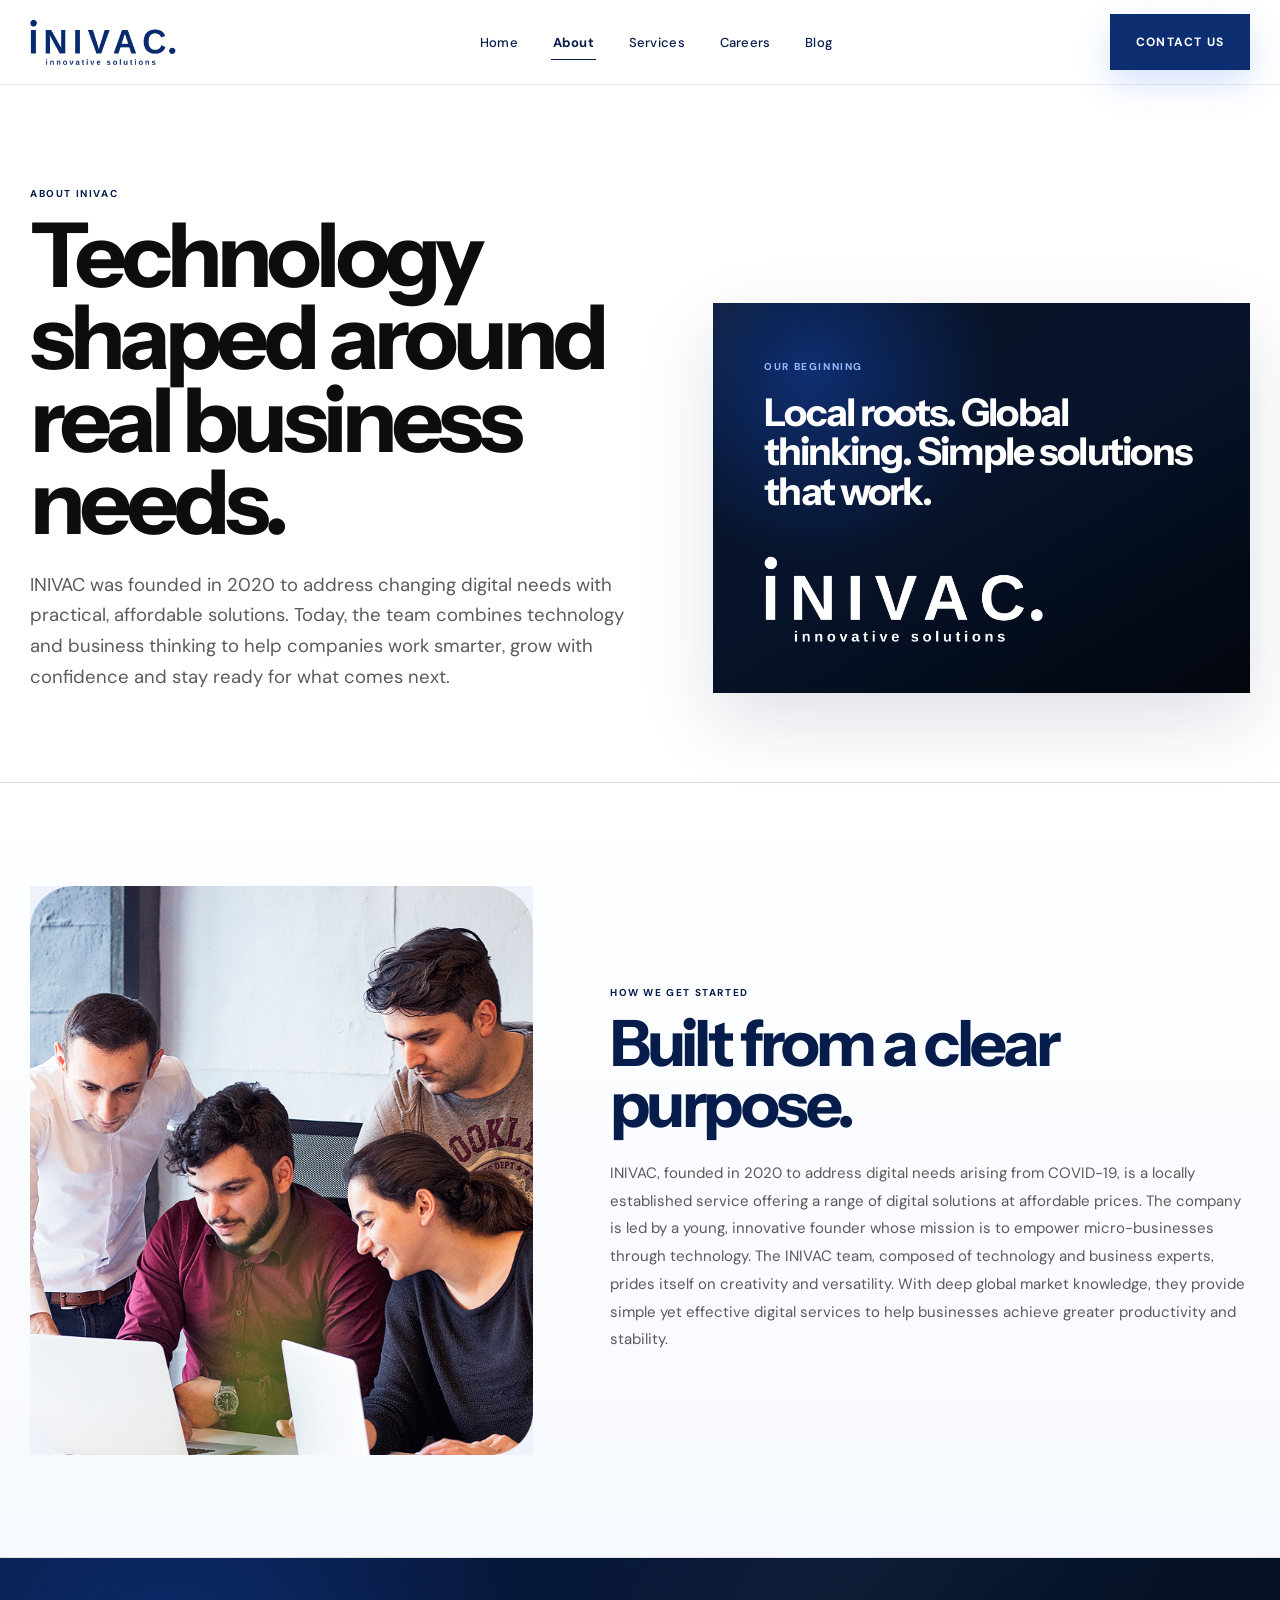
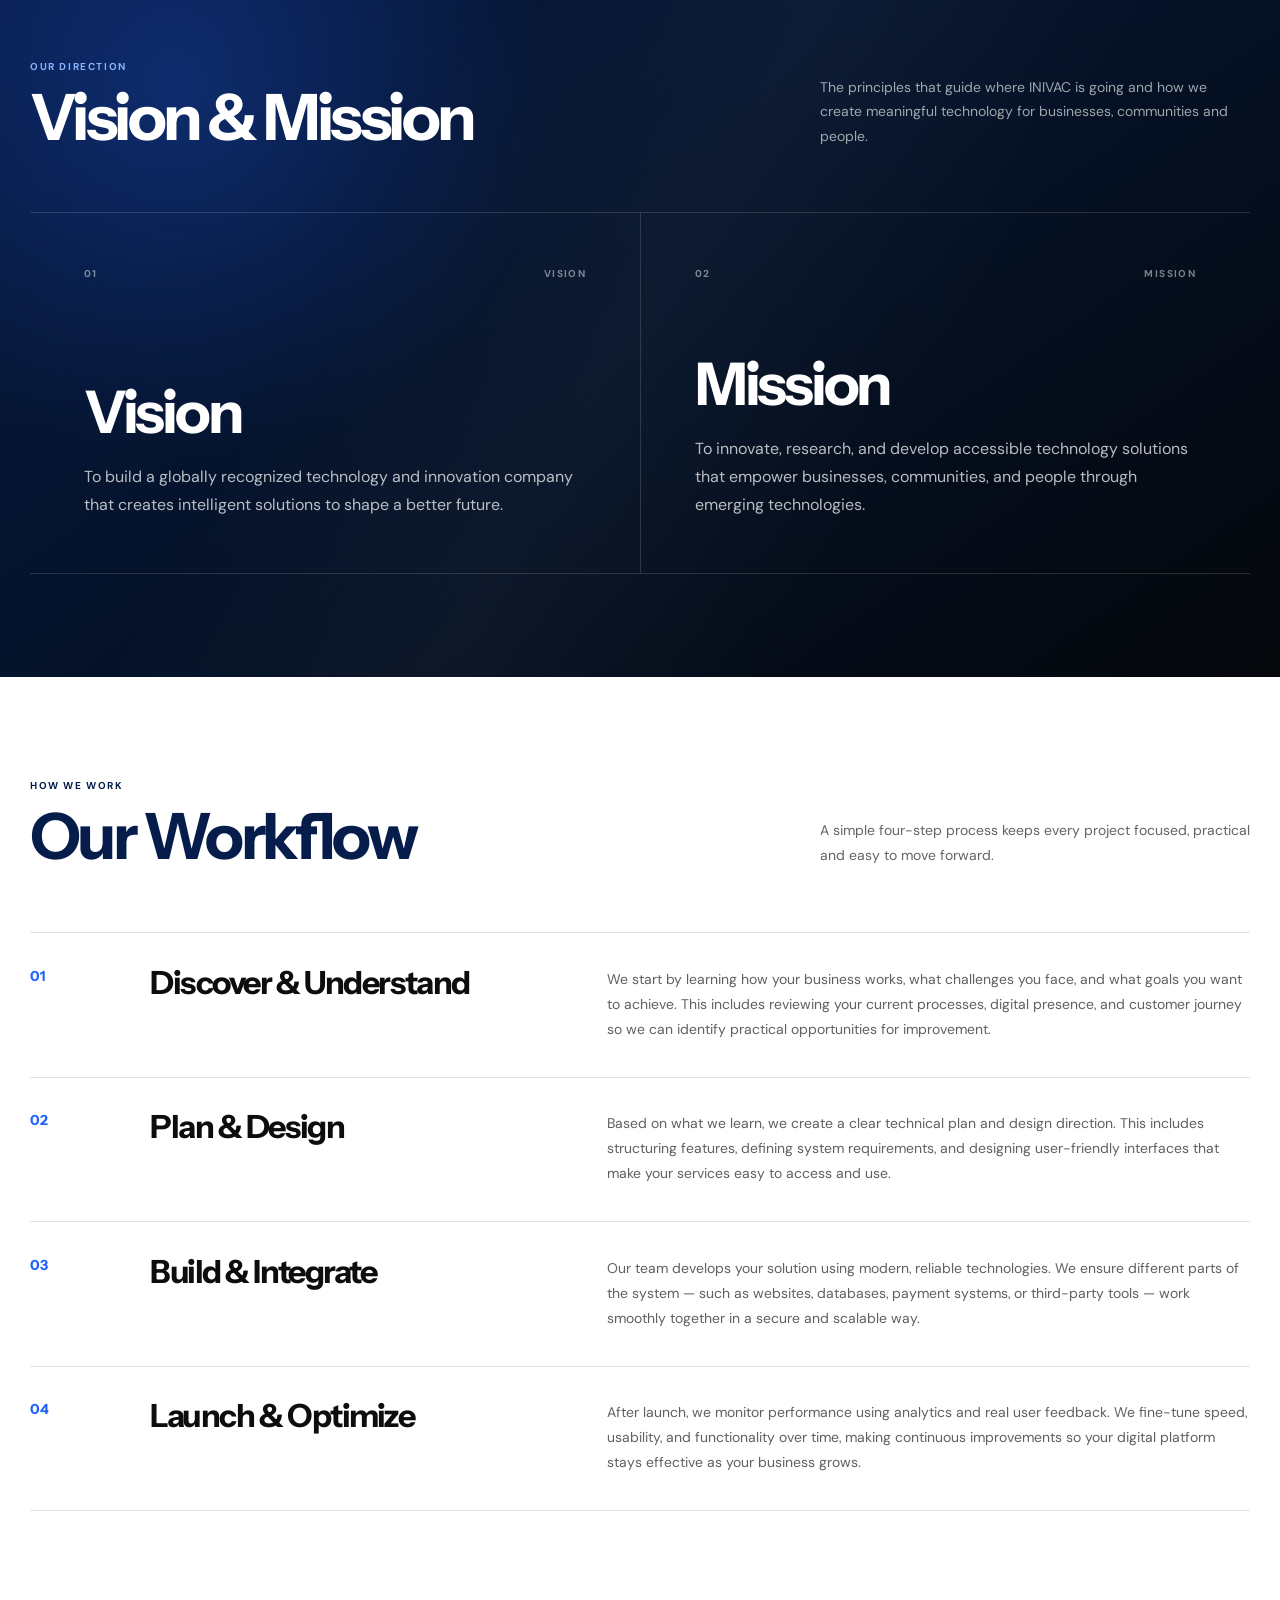
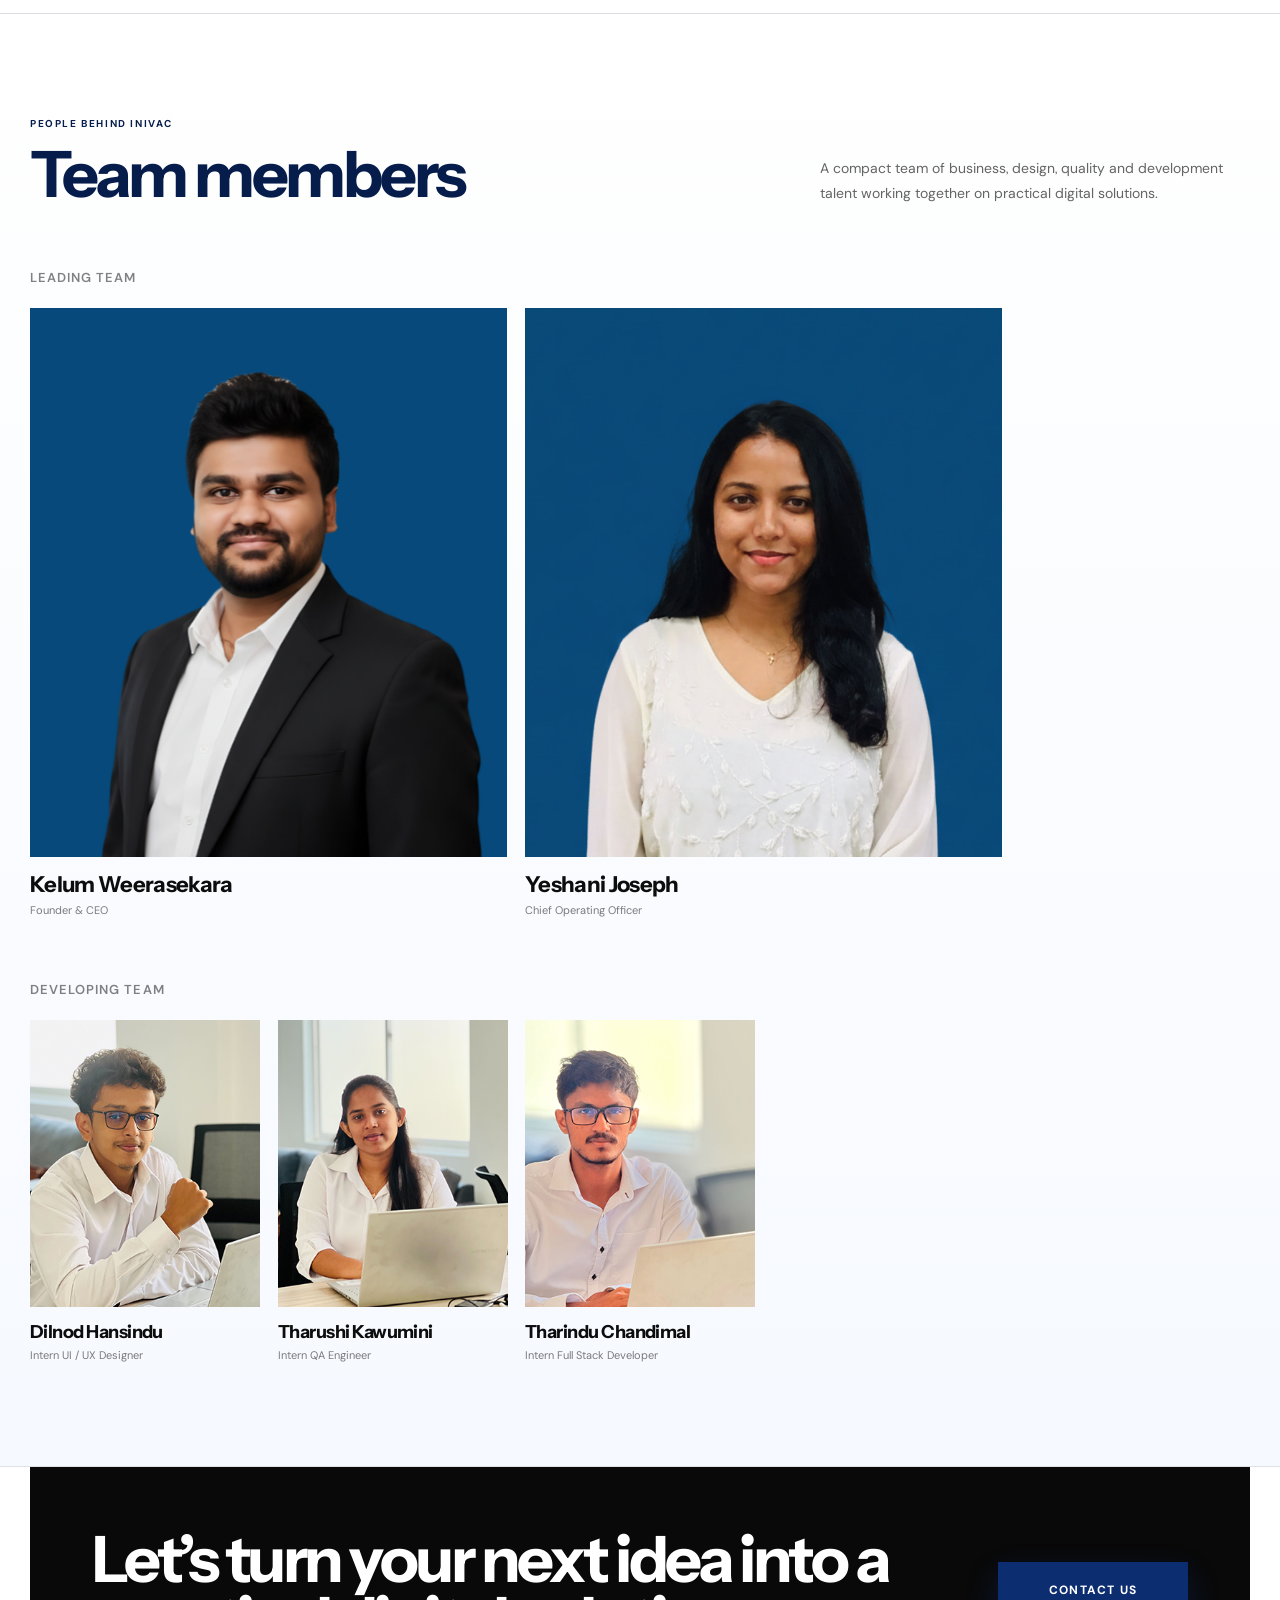
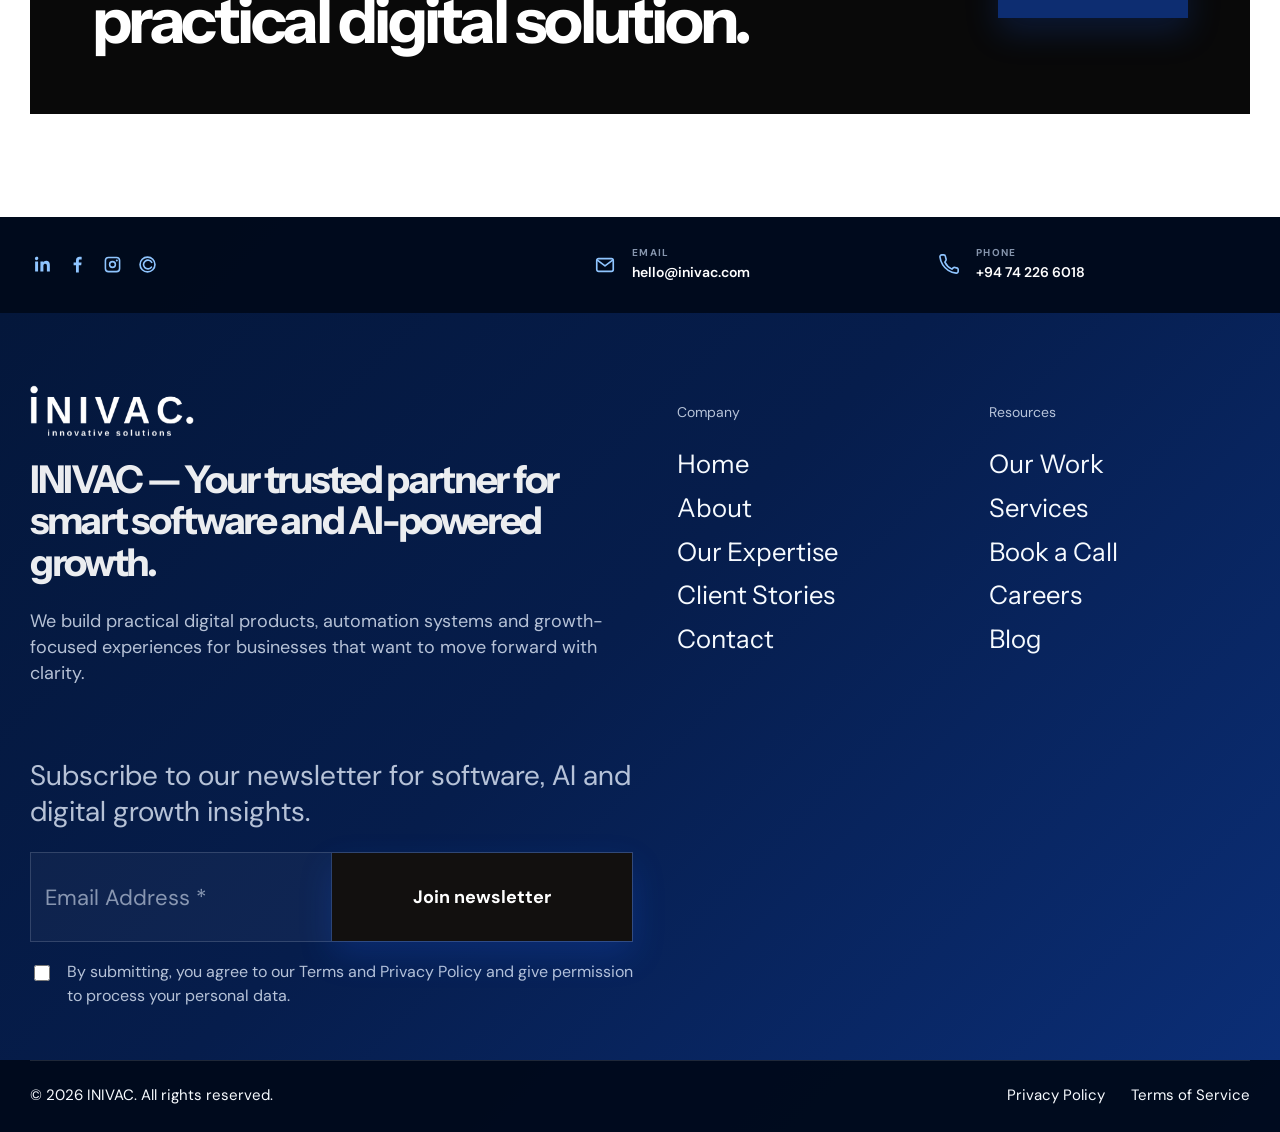
==== commit 6bc7f7e6: "Add files via upload" ====
--- a/about.html
+++ b/about.html
@@ -21,8 +21,15 @@
   <div class="page-hero__panel reveal"><div class="page-hero__panel-inner"><div><span class="page-hero__eyebrow">Our beginning</span><h2>Local roots. Global thinking. Simple solutions that work.</h2></div><img class="page-logo" src="assets/img/inivac-logo-blue.png" alt="INIVAC"></div></div>
 </div></section>
 <section class="inner-section inner-section--soft"><div class="container about-origin">
-  <div class="about-origin__visual reveal"><img src="assets/img/inivac-logo-blue.png" alt="INIVAC logo"><span>Innovative solutions</span></div>
+  <div class="about-origin__visual about-origin__visual--photo reveal"><img src="assets/img/uploads/about_sec0.png" alt="INIVAC team collaboration"></div>
   <div class="about-origin__copy reveal"><div class="section-label">How we get started</div><h2>Built from a clear purpose.</h2><p>INIVAC, founded in 2020 to address digital needs arising from COVID-19, is a locally established service offering a range of digital solutions at affordable prices. The company is led by a young, innovative founder whose mission is to empower micro-businesses through technology. The INIVAC team, composed of technology and business experts, prides itself on creativity and versatility. With deep global market knowledge, they provide simple yet effective digital services to help businesses achieve greater productivity and stability.</p></div>
+</div></section>
+<section class="inner-section inner-section--dark purpose-section"><div class="container">
+  <div class="inner-section-heading reveal"><div><div class="section-label">Our direction</div><h2>Vision &amp; Mission</h2></div><p>The principles that guide where INIVAC is going and how we create meaningful technology for businesses, communities and people.</p></div>
+  <div class="purpose-grid">
+    <article class="purpose-card reveal"><div class="purpose-card__meta"><span>01</span><span>Vision</span></div><h3>Vision</h3><p>To build a globally recognized technology and innovation company that creates intelligent solutions to shape a better future.</p></article>
+    <article class="purpose-card reveal"><div class="purpose-card__meta"><span>02</span><span>Mission</span></div><h3>Mission</h3><p>To innovate, research, and develop accessible technology solutions that empower businesses, communities, and people through emerging technologies.</p></article>
+  </div>
 </div></section>
 <section class="inner-section"><div class="container"><div class="inner-section-heading reveal"><div><div class="section-label">How we work</div><h2>Our Workflow</h2></div><p>A simple four-step process keeps every project focused, practical and easy to move forward.</p></div>
   <div class="workflow-list">
@@ -34,12 +41,12 @@
 </div></section>
 <section class="inner-section inner-section--soft"><div class="container"><div class="inner-section-heading reveal"><div><div class="section-label">People behind INIVAC</div><h2>Team members</h2></div><p>A compact team of business, design, quality and development talent working together on practical digital solutions.</p></div>
   <div class="team-groups"><div><p class="team-group__title">Leading Team</p><div class="team-grid">
-    <article class="team-card team-card--lead reveal"><div class="team-card__image"><img src="assets/img/team/kelum-weerasekara.jpg" alt="Kelum Weerasekara"></div><h3>Kelum Weerasekara</h3><p>Founder &amp; CEO</p></article>
-    <article class="team-card team-card--lead reveal"><div class="team-card__image"><img src="assets/img/team/yeshani-joseph.jpg" alt="Yeshani Joseph"></div><h3>Yeshani Joseph</h3><p>Chief Operating Officer</p></article>
+    <article class="team-card team-card--lead reveal"><div class="team-card__image"><img src="assets/img/team/founder.png" alt="Kelum Weerasekara"></div><h3>Kelum Weerasekara</h3><p>Founder &amp; CEO</p></article>
+    <article class="team-card team-card--lead reveal"><div class="team-card__image"><img src="assets/img/team/coo.png" alt="Yeshani Joseph"></div><h3>Yeshani Joseph</h3><p>Chief Operating Officer</p></article>
   </div></div><div><p class="team-group__title">Developing Team</p><div class="team-grid">
-    <article class="team-card reveal"><div class="team-card__image"><img src="assets/img/team/dilnod-hansindu.jpg" alt="Dilnod Hansindu"></div><h3>Dilnod Hansindu</h3><p>Intern UI / UX Designer</p></article>
-    <article class="team-card reveal"><div class="team-card__image"><img src="assets/img/team/tharushi-kawumini.jpg" alt="Tharushi Kawumini"></div><h3>Tharushi Kawumini</h3><p>Intern QA Engineer</p></article>
-    <article class="team-card reveal"><div class="team-card__image"><img src="assets/img/team/tharindu-chandimal.jpg" alt="Tharindu Chandimal"></div><h3>Tharindu Chandimal</h3><p>Intern Full Stack Developer</p></article>
+    <article class="team-card reveal"><div class="team-card__image"><img src="assets/img/team/ui-ux-designer.png" alt="Dilnod Hansindu"></div><h3>Dilnod Hansindu</h3><p>Intern UI / UX Designer</p></article>
+    <article class="team-card reveal"><div class="team-card__image"><img src="assets/img/team/qa-engineer.png" alt="Tharushi Kawumini"></div><h3>Tharushi Kawumini</h3><p>Intern QA Engineer</p></article>
+    <article class="team-card reveal"><div class="team-card__image"><img src="assets/img/team/developer.png" alt="Tharindu Chandimal"></div><h3>Tharindu Chandimal</h3><p>Intern Full Stack Developer</p></article>
   </div></div></div>
 </div></section>
 <section class="page-cta"><div class="container"><div class="page-cta__inner reveal"><h2>Let’s turn your next idea into a practical digital solution.</h2><a class="header-cta" href="contact.html">Contact Us</a></div></div></section></main><footer class="site-footer">
--- a/assets/css/inner-pages.css
+++ b/assets/css/inner-pages.css
@@ -174,6 +174,15 @@
   letter-spacing: .14em;
   text-transform: uppercase;
 }
+.about-origin__visual--photo {
+  background: #eef3fb;
+}
+.about-origin__visual--photo img {
+  width: 100%;
+  height: 100%;
+  object-fit: cover;
+  filter: none;
+}
 .about-origin__copy h2 {
   margin: 0;
   font-family: "Instrument Sans", sans-serif;
@@ -188,6 +197,63 @@
   font-size: 15px;
   line-height: 1.85;
 }
+
+.purpose-section {
+  position: relative;
+  overflow: hidden;
+  background:
+    radial-gradient(circle at 14% 18%, rgba(35,103,255,.26), transparent 30%),
+    linear-gradient(145deg, #071a43 0%, #041126 54%, #05070b 100%);
+}
+.purpose-section::before {
+  content: "";
+  position: absolute;
+  inset: 0;
+  pointer-events: none;
+  background: linear-gradient(120deg, transparent 30%, rgba(255,255,255,.035) 50%, transparent 70%);
+}
+.purpose-section .container { position: relative; z-index: 1; }
+.purpose-section .section-label { color: #86b4ff; }
+.purpose-grid {
+  display: grid;
+  grid-template-columns: repeat(2, minmax(0, 1fr));
+  border-top: 1px solid rgba(255,255,255,.14);
+  border-bottom: 1px solid rgba(255,255,255,.14);
+}
+.purpose-card {
+  min-height: 360px;
+  padding: clamp(30px, 4.2vw, 58px);
+  display: flex;
+  flex-direction: column;
+  justify-content: space-between;
+}
+.purpose-card + .purpose-card { border-left: 1px solid rgba(255,255,255,.14); }
+.purpose-card__meta {
+  display: flex;
+  justify-content: space-between;
+  gap: 20px;
+  color: rgba(255,255,255,.48);
+  font-size: 10px;
+  font-weight: 700;
+  letter-spacing: .14em;
+  text-transform: uppercase;
+}
+.purpose-card h3 {
+  margin: auto 0 22px;
+  color: #fff;
+  font-family: "Instrument Sans", sans-serif;
+  font-size: clamp(40px, 4.6vw, 68px);
+  line-height: .95;
+  letter-spacing: -.055em;
+}
+.purpose-card p {
+  max-width: 620px;
+  margin: 0;
+  color: rgba(255,255,255,.72);
+  font-size: clamp(15px, 1.25vw, 18px);
+  line-height: 1.75;
+}
+
 .workflow-list { border-top: 1px solid var(--line); }
 .workflow-item {
   display: grid;
@@ -535,6 +601,12 @@
   .career-empty .header-cta { grid-column:2; justify-self:start; }
 }
 
+@media (max-width: 760px) {
+  .purpose-grid { grid-template-columns: 1fr; }
+  .purpose-card { min-height: 290px; }
+  .purpose-card + .purpose-card { border-left: 0; border-top: 1px solid rgba(255,255,255,.14); }
+}
+
 @media (max-width: 700px) {
   .page-hero { padding-top: 48px; }
   .page-hero__grid { gap: 30px; }
